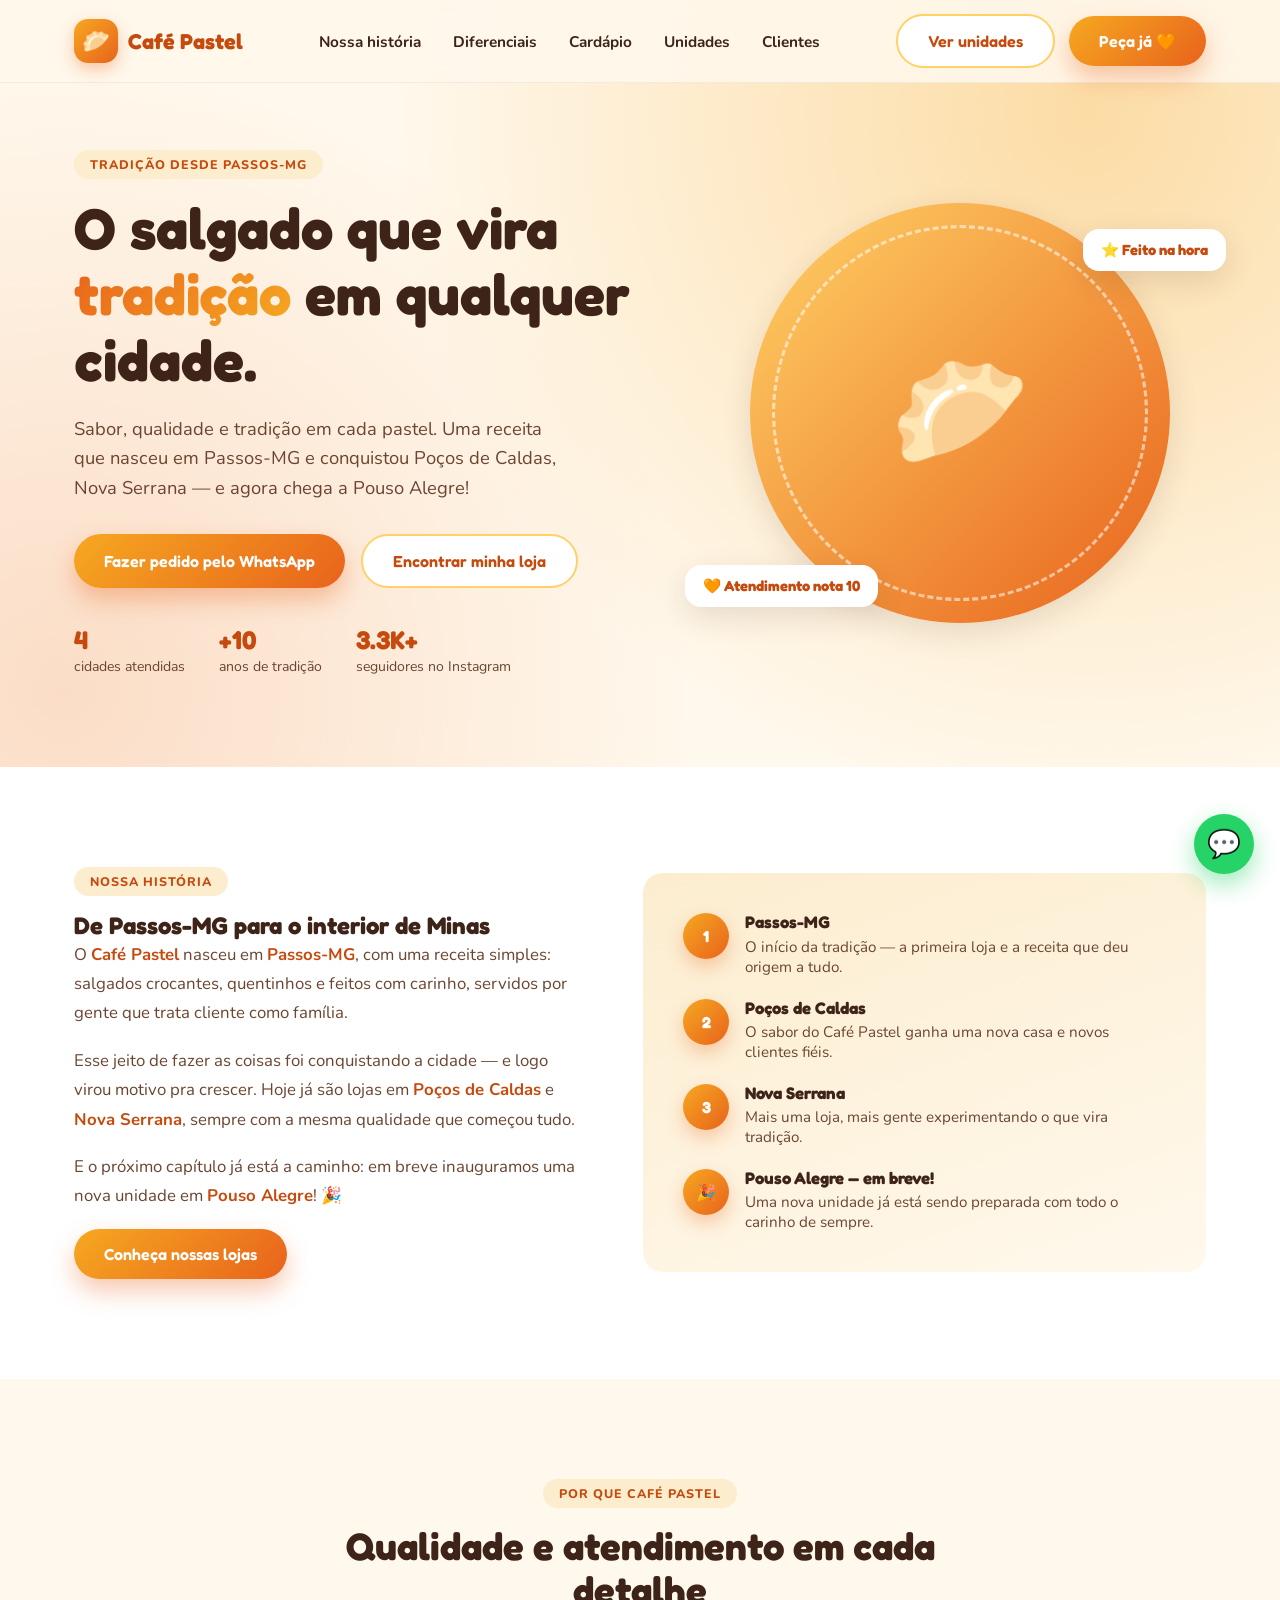
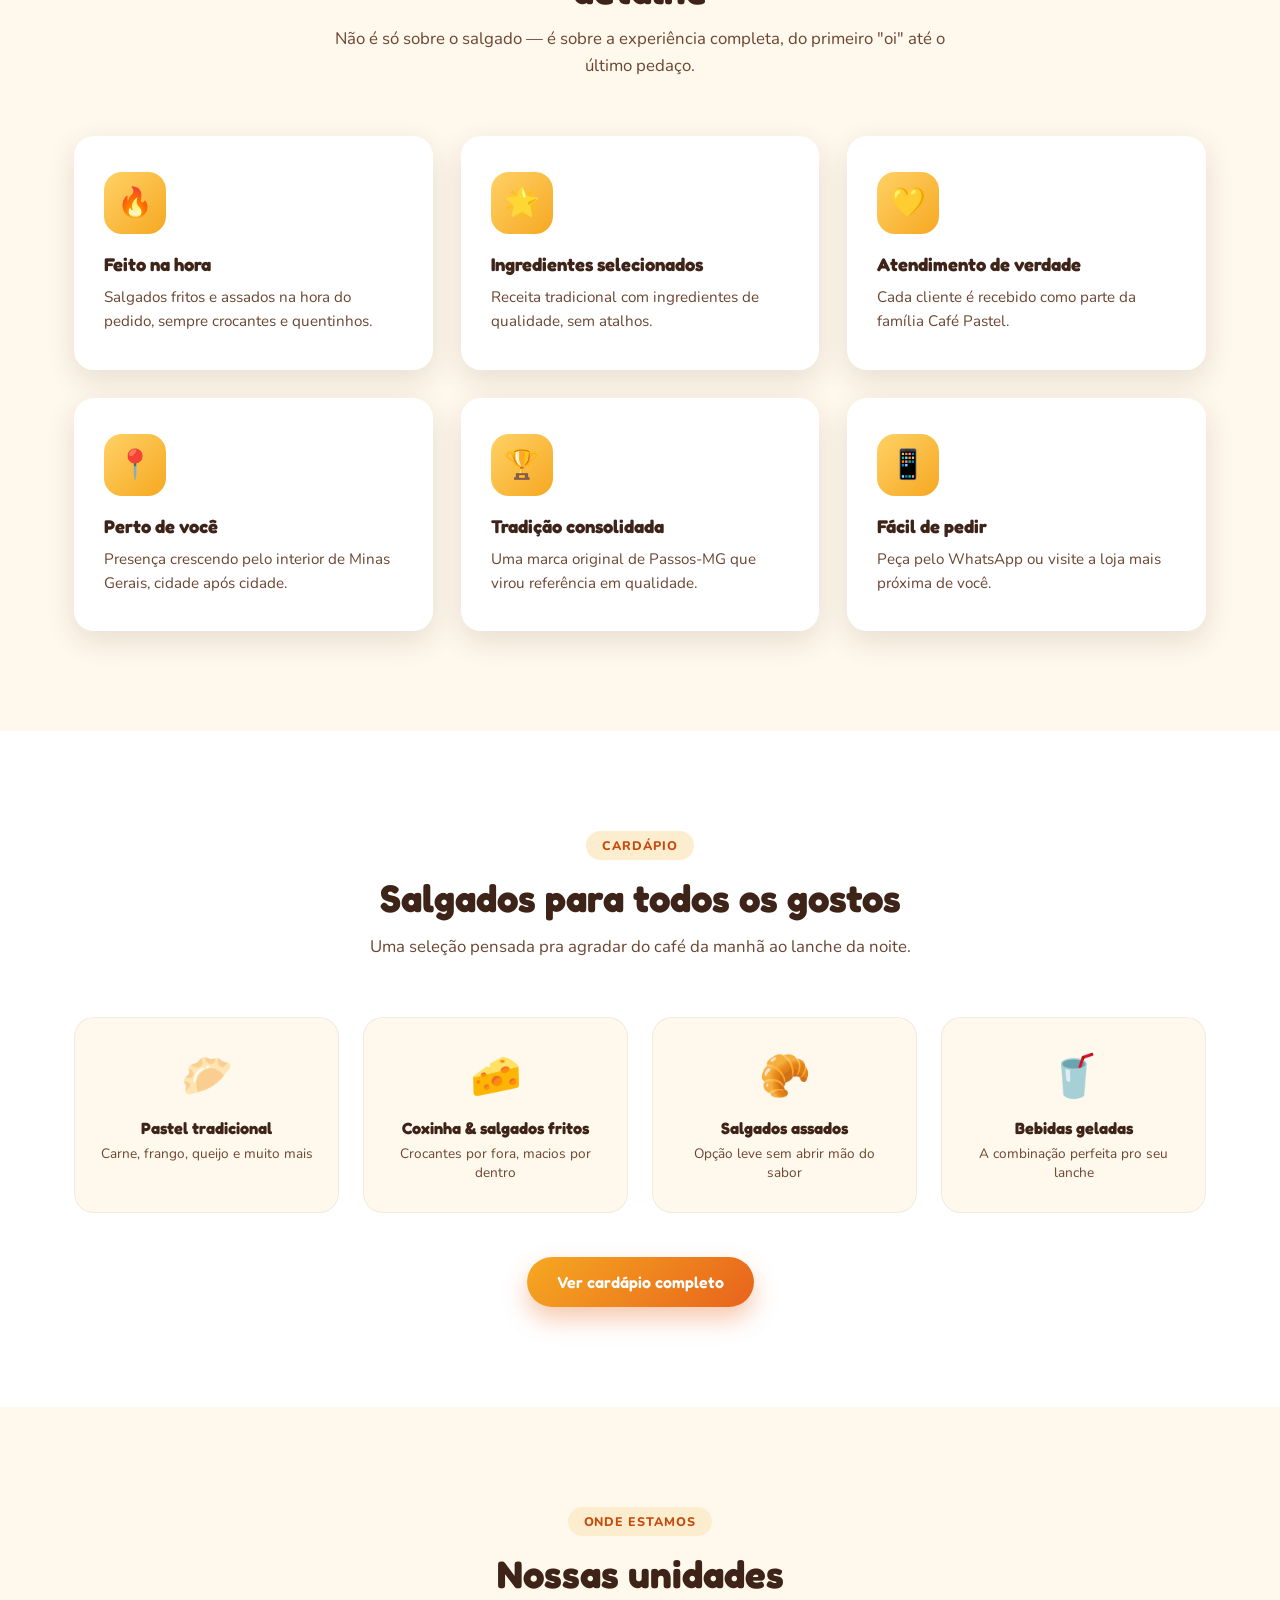
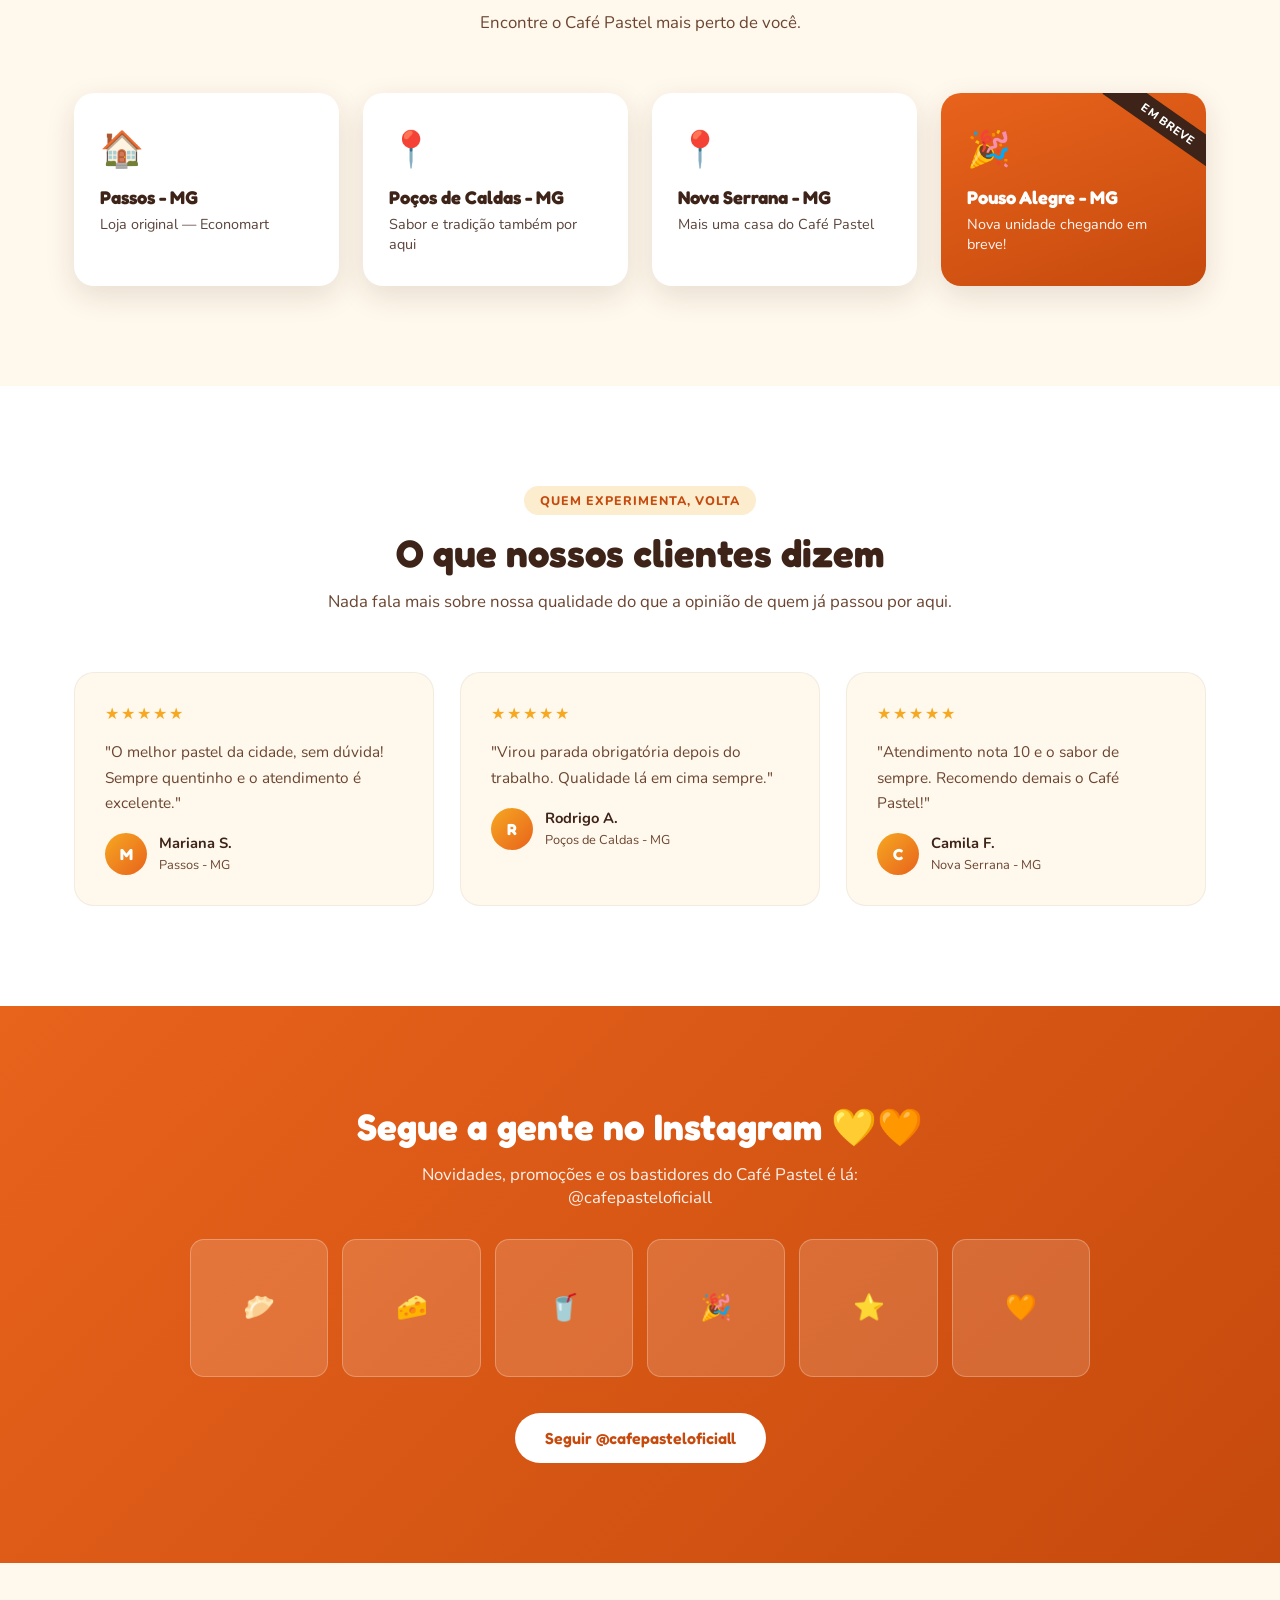
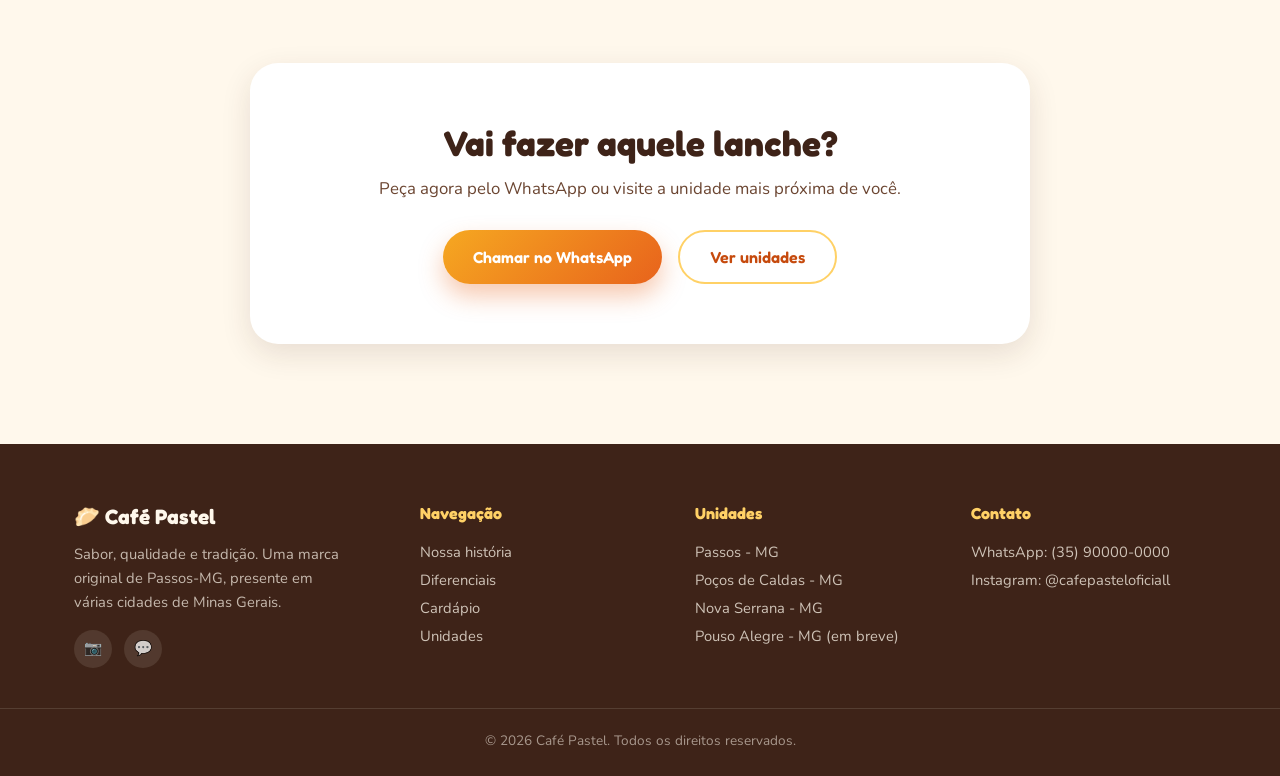
==== index.html @ 129549ba "Initial version of Café Pastel landing page Sections: hero, história, diferenciais, cardápio, unidad" ====
<!DOCTYPE html>
<html lang="pt-BR">
<head>
<meta charset="UTF-8">
<meta name="viewport" content="width=device-width, initial-scale=1.0">
<title>Café Pastel | Sabor, qualidade e tradição desde Passos-MG</title>
<meta name="description" content="Café Pastel: tradição em salgados e lanches de Passos-MG, com lojas em Poços de Caldas, Nova Serrana e, em breve, Pouso Alegre. Sabor, qualidade e tradição em cada pastel.">
<link rel="icon" href="data:image/svg+xml,<svg xmlns=%22http://www.w3.org/2000/svg%22 viewBox=%220 0 100 100%22><text y=%22.9em%22 font-size=%2290%22>🥟</text></svg>">
<link rel="preconnect" href="https://fonts.googleapis.com">
<link href="https://fonts.googleapis.com/css2?family=Fredoka:wght@500;600;700&family=Nunito:wght@400;600;700;800&display=swap" rel="stylesheet">
<link rel="stylesheet" href="styles.css">
</head>
<body>

<!-- Header -->
<header class="header" id="header">
  <div class="container">
    <a href="#topo" class="logo">
      <span class="logo-mark">🥟</span>
      Café Pastel
    </a>

    <nav class="nav-links" id="navLinks">
      <a href="#sobre">Nossa história</a>
      <a href="#diferenciais">Diferenciais</a>
      <a href="#cardapio">Cardápio</a>
      <a href="#unidades">Unidades</a>
      <a href="#depoimentos">Clientes</a>
    </nav>

    <div class="header-cta">
      <a href="#unidades" class="btn btn-outline">Ver unidades</a>
      <a href="https://wa.me/5535900000000?text=Ol%C3%A1!%20Quero%20saber%20mais%20sobre%20o%20Caf%C3%A9%20Pastel." target="_blank" rel="noopener" class="btn btn-primary">Peça já 🧡</a>
      <button class="menu-toggle" id="menuToggle" aria-label="Abrir menu">☰</button>
    </div>
  </div>
</header>

<main id="topo">

  <!-- Hero -->
  <section class="hero">
    <div class="container">
      <div class="hero-content reveal">
        <span class="eyebrow">Tradição desde Passos-MG</span>
        <h1 class="hero-title">O salgado que vira <span>tradição</span> em qualquer cidade.</h1>
        <p class="hero-sub">Sabor, qualidade e tradição em cada pastel. Uma receita que nasceu em Passos-MG e conquistou Poços de Caldas, Nova Serrana — e agora chega a Pouso Alegre!</p>
        <div class="hero-actions">
          <a href="https://wa.me/5535900000000?text=Ol%C3%A1!%20Quero%20fazer%20um%20pedido." target="_blank" rel="noopener" class="btn btn-primary">Fazer pedido pelo WhatsApp</a>
          <a href="#unidades" class="btn btn-outline">Encontrar minha loja</a>
        </div>
        <div class="hero-stats">
          <div><strong>4</strong><span>cidades atendidas</span></div>
          <div><strong>+10</strong><span>anos de tradição</span></div>
          <div><strong>3.3K+</strong><span>seguidores no Instagram</span></div>
        </div>
      </div>

      <div class="hero-visual reveal">
        <div class="hero-plate">🥟</div>
        <div class="badge-float badge-1">⭐ Feito na hora</div>
        <div class="badge-float badge-2">🧡 Atendimento nota 10</div>
      </div>
    </div>
  </section>

  <!-- Sobre / História -->
  <section class="sobre" id="sobre">
    <div class="container">
      <div class="sobre-texto reveal">
        <span class="eyebrow">Nossa história</span>
        <h2>De Passos-MG para o interior de Minas</h2>
        <p>O <strong>Café Pastel</strong> nasceu em <strong>Passos-MG</strong>, com uma receita simples: salgados crocantes, quentinhos e feitos com carinho, servidos por gente que trata cliente como família.</p>
        <p>Esse jeito de fazer as coisas foi conquistando a cidade — e logo virou motivo pra crescer. Hoje já são lojas em <strong>Poços de Caldas</strong> e <strong>Nova Serrana</strong>, sempre com a mesma qualidade que começou tudo.</p>
        <p>E o próximo capítulo já está a caminho: em breve inauguramos uma nova unidade em <strong>Pouso Alegre</strong>! 🎉</p>
        <a href="#unidades" class="btn btn-primary">Conheça nossas lojas</a>
      </div>

      <div class="sobre-visual reveal">
        <div class="timeline">
          <div class="timeline-item">
            <div class="timeline-dot">1</div>
            <div>
              <h4>Passos-MG</h4>
              <p>O início da tradição — a primeira loja e a receita que deu origem a tudo.</p>
            </div>
          </div>
          <div class="timeline-item">
            <div class="timeline-dot">2</div>
            <div>
              <h4>Poços de Caldas</h4>
              <p>O sabor do Café Pastel ganha uma nova casa e novos clientes fiéis.</p>
            </div>
          </div>
          <div class="timeline-item">
            <div class="timeline-dot">3</div>
            <div>
              <h4>Nova Serrana</h4>
              <p>Mais uma loja, mais gente experimentando o que vira tradição.</p>
            </div>
          </div>
          <div class="timeline-item">
            <div class="timeline-dot">🎉</div>
            <div>
              <h4>Pouso Alegre — em breve!</h4>
              <p>Uma nova unidade já está sendo preparada com todo o carinho de sempre.</p>
            </div>
          </div>
        </div>
      </div>
    </div>
  </section>

  <!-- Diferenciais -->
  <section class="diferenciais" id="diferenciais">
    <div class="container">
      <div class="section-head reveal">
        <span class="eyebrow">Por que Café Pastel</span>
        <h2>Qualidade e atendimento em cada detalhe</h2>
        <p>Não é só sobre o salgado — é sobre a experiência completa, do primeiro "oi" até o último pedaço.</p>
      </div>

      <div class="cards-grid">
        <div class="card reveal">
          <div class="card-icon">🔥</div>
          <h3>Feito na hora</h3>
          <p>Salgados fritos e assados na hora do pedido, sempre crocantes e quentinhos.</p>
        </div>
        <div class="card reveal">
          <div class="card-icon">🌟</div>
          <h3>Ingredientes selecionados</h3>
          <p>Receita tradicional com ingredientes de qualidade, sem atalhos.</p>
        </div>
        <div class="card reveal">
          <div class="card-icon">💛</div>
          <h3>Atendimento de verdade</h3>
          <p>Cada cliente é recebido como parte da família Café Pastel.</p>
        </div>
        <div class="card reveal">
          <div class="card-icon">📍</div>
          <h3>Perto de você</h3>
          <p>Presença crescendo pelo interior de Minas Gerais, cidade após cidade.</p>
        </div>
        <div class="card reveal">
          <div class="card-icon">🏆</div>
          <h3>Tradição consolidada</h3>
          <p>Uma marca original de Passos-MG que virou referência em qualidade.</p>
        </div>
        <div class="card reveal">
          <div class="card-icon">📱</div>
          <h3>Fácil de pedir</h3>
          <p>Peça pelo WhatsApp ou visite a loja mais próxima de você.</p>
        </div>
      </div>
    </div>
  </section>

  <!-- Cardápio destaque -->
  <section class="cardapio" id="cardapio">
    <div class="container">
      <div class="section-head reveal">
        <span class="eyebrow">Cardápio</span>
        <h2>Salgados para todos os gostos</h2>
        <p>Uma seleção pensada pra agradar do café da manhã ao lanche da noite.</p>
      </div>

      <div class="menu-grid">
        <div class="menu-item reveal">
          <div class="menu-emoji">🥟</div>
          <h4>Pastel tradicional</h4>
          <p>Carne, frango, queijo e muito mais</p>
        </div>
        <div class="menu-item reveal">
          <div class="menu-emoji">🧀</div>
          <h4>Coxinha & salgados fritos</h4>
          <p>Crocantes por fora, macios por dentro</p>
        </div>
        <div class="menu-item reveal">
          <div class="menu-emoji">🥐</div>
          <h4>Salgados assados</h4>
          <p>Opção leve sem abrir mão do sabor</p>
        </div>
        <div class="menu-item reveal">
          <div class="menu-emoji">🥤</div>
          <h4>Bebidas geladas</h4>
          <p>A combinação perfeita pro seu lanche</p>
        </div>
      </div>

      <div class="cardapio-cta reveal">
        <a href="https://wa.me/5535900000000?text=Ol%C3%A1!%20Quero%20ver%20o%20card%C3%A1pio%20completo." target="_blank" rel="noopener" class="btn btn-primary">Ver cardápio completo</a>
      </div>
    </div>
  </section>

  <!-- Unidades -->
  <section class="unidades" id="unidades">
    <div class="container">
      <div class="section-head reveal">
        <span class="eyebrow">Onde estamos</span>
        <h2>Nossas unidades</h2>
        <p>Encontre o Café Pastel mais perto de você.</p>
      </div>

      <div class="unidades-grid">
        <div class="loja-card reveal">
          <div class="loja-icon">🏠</div>
          <h3>Passos - MG</h3>
          <p>Loja original — Economart</p>
        </div>
        <div class="loja-card reveal">
          <div class="loja-icon">📍</div>
          <h3>Poços de Caldas - MG</h3>
          <p>Sabor e tradição também por aqui</p>
        </div>
        <div class="loja-card reveal">
          <div class="loja-icon">📍</div>
          <h3>Nova Serrana - MG</h3>
          <p>Mais uma casa do Café Pastel</p>
        </div>
        <div class="loja-card em-breve reveal">
          <div class="loja-tag">Em breve</div>
          <div class="loja-icon">🎉</div>
          <h3>Pouso Alegre - MG</h3>
          <p>Nova unidade chegando em breve!</p>
        </div>
      </div>
    </div>
  </section>

  <!-- Depoimentos -->
  <section class="depoimentos" id="depoimentos">
    <div class="container">
      <div class="section-head reveal">
        <span class="eyebrow">Quem experimenta, volta</span>
        <h2>O que nossos clientes dizem</h2>
        <p>Nada fala mais sobre nossa qualidade do que a opinião de quem já passou por aqui.</p>
      </div>

      <div class="dep-grid">
        <div class="dep-card reveal">
          <div class="dep-stars">★★★★★</div>
          <p>"O melhor pastel da cidade, sem dúvida! Sempre quentinho e o atendimento é excelente."</p>
          <div class="dep-autor">
            <div class="dep-avatar">M</div>
            <div><strong>Mariana S.</strong><span>Passos - MG</span></div>
          </div>
        </div>
        <div class="dep-card reveal">
          <div class="dep-stars">★★★★★</div>
          <p>"Virou parada obrigatória depois do trabalho. Qualidade lá em cima sempre."</p>
          <div class="dep-autor">
            <div class="dep-avatar">R</div>
            <div><strong>Rodrigo A.</strong><span>Poços de Caldas - MG</span></div>
          </div>
        </div>
        <div class="dep-card reveal">
          <div class="dep-stars">★★★★★</div>
          <p>"Atendimento nota 10 e o sabor de sempre. Recomendo demais o Café Pastel!"</p>
          <div class="dep-autor">
            <div class="dep-avatar">C</div>
            <div><strong>Camila F.</strong><span>Nova Serrana - MG</span></div>
          </div>
        </div>
      </div>
    </div>
  </section>

  <!-- Instagram -->
  <section class="instagram-cta">
    <div class="container reveal">
      <h2>Segue a gente no Instagram 💛🧡</h2>
      <p>Novidades, promoções e os bastidores do Café Pastel é lá: @cafepasteloficiall</p>
      <div class="insta-grid">
        <div class="insta-tile">🥟</div>
        <div class="insta-tile">🧀</div>
        <div class="insta-tile">🥤</div>
        <div class="insta-tile">🎉</div>
        <div class="insta-tile">⭐</div>
        <div class="insta-tile">🧡</div>
      </div>
      <a href="https://www.instagram.com/cafepasteloficiall/" target="_blank" rel="noopener" class="btn btn-light">Seguir @cafepasteloficiall</a>
    </div>
  </section>

  <!-- CTA final -->
  <section class="cta-final">
    <div class="container">
      <div class="cta-box reveal">
        <h2>Vai fazer aquele lanche?</h2>
        <p>Peça agora pelo WhatsApp ou visite a unidade mais próxima de você.</p>
        <div class="cta-actions">
          <a href="https://wa.me/5535900000000?text=Ol%C3%A1!%20Quero%20fazer%20um%20pedido." target="_blank" rel="noopener" class="btn btn-primary">Chamar no WhatsApp</a>
          <a href="#unidades" class="btn btn-outline">Ver unidades</a>
        </div>
      </div>
    </div>
  </section>

</main>

<!-- Footer -->
<footer class="footer">
  <div class="container">
    <div class="footer-col">
      <div class="footer-logo">🥟 Café Pastel</div>
      <p class="tagline">Sabor, qualidade e tradição. Uma marca original de Passos-MG, presente em várias cidades de Minas Gerais.</p>
      <div class="footer-social">
        <a href="https://www.instagram.com/cafepasteloficiall/" target="_blank" rel="noopener" aria-label="Instagram">📷</a>
        <a href="https://wa.me/5535900000000" target="_blank" rel="noopener" aria-label="WhatsApp">💬</a>
      </div>
    </div>
    <div class="footer-col">
      <h4>Navegação</h4>
      <a href="#sobre">Nossa história</a><br>
      <a href="#diferenciais">Diferenciais</a><br>
      <a href="#cardapio">Cardápio</a><br>
      <a href="#unidades">Unidades</a>
    </div>
    <div class="footer-col">
      <h4>Unidades</h4>
      <a href="#unidades">Passos - MG</a><br>
      <a href="#unidades">Poços de Caldas - MG</a><br>
      <a href="#unidades">Nova Serrana - MG</a><br>
      <a href="#unidades">Pouso Alegre - MG (em breve)</a>
    </div>
    <div class="footer-col">
      <h4>Contato</h4>
      <p>WhatsApp: (35) 90000-0000</p>
      <p>Instagram: @cafepasteloficiall</p>
    </div>
  </div>
  <div class="footer-bottom">
    <p>&copy; 2026 Café Pastel. Todos os direitos reservados.</p>
  </div>
</footer>

<a href="https://wa.me/5535900000000?text=Ol%C3%A1!%20Quero%20fazer%20um%20pedido." target="_blank" rel="noopener" class="whatsapp-float" aria-label="Fale conosco pelo WhatsApp">💬</a>

<script src="script.js"></script>
</body>
</html>
---- styles.css ----
/* ===== Café Pastel — Landing Page Styles ===== */

:root {
  --amarelo: #F6A821;
  --amarelo-claro: #FFD166;
  --laranja: #E8631C;
  --laranja-escuro: #C64A0D;
  --marrom: #3E2318;
  --marrom-claro: #6B4531;
  --creme: #FFF8EC;
  --creme-escuro: #FCEDCF;
  --branco: #FFFFFF;
  --sombra: 0 10px 30px rgba(62, 35, 24, 0.12);
  --radius: 20px;
  --fonte-titulo: 'Fredoka', 'Baloo 2', sans-serif;
  --fonte-texto: 'Nunito', sans-serif;
}

* { margin: 0; padding: 0; box-sizing: border-box; }

html { scroll-behavior: smooth; }

body {
  font-family: var(--fonte-texto);
  color: var(--marrom);
  background: var(--creme);
  overflow-x: hidden;
}

img { max-width: 100%; display: block; }

a { text-decoration: none; color: inherit; }

ul { list-style: none; }

.container {
  width: 100%;
  max-width: 1180px;
  margin: 0 auto;
  padding: 0 24px;
}

h1, h2, h3, h4 {
  font-family: var(--fonte-titulo);
  line-height: 1.15;
}

.eyebrow {
  display: inline-block;
  font-weight: 800;
  letter-spacing: .08em;
  text-transform: uppercase;
  font-size: .78rem;
  color: var(--laranja-escuro);
  background: var(--creme-escuro);
  padding: 6px 16px;
  border-radius: 999px;
  margin-bottom: 16px;
}

.btn {
  display: inline-flex;
  align-items: center;
  gap: 8px;
  font-family: var(--fonte-titulo);
  font-weight: 600;
  font-size: 1rem;
  padding: 15px 30px;
  border-radius: 999px;
  border: none;
  cursor: pointer;
  transition: transform .2s ease, box-shadow .2s ease, background .2s ease;
  white-space: nowrap;
}

.btn-primary {
  background: linear-gradient(135deg, var(--amarelo), var(--laranja));
  color: var(--branco);
  box-shadow: 0 12px 24px rgba(232, 99, 28, .35);
}

.btn-primary:hover { transform: translateY(-3px); box-shadow: 0 16px 30px rgba(232, 99, 28, .45); }

.btn-outline {
  background: var(--branco);
  color: var(--laranja-escuro);
  border: 2px solid var(--amarelo-claro);
}

.btn-outline:hover { background: var(--creme-escuro); transform: translateY(-3px); }

.btn-light {
  background: var(--branco);
  color: var(--laranja-escuro);
}
.btn-light:hover { transform: translateY(-3px); }

/* ===== Header ===== */
.header {
  position: fixed;
  top: 0; left: 0; right: 0;
  z-index: 100;
  background: rgba(255, 248, 236, 0.9);
  backdrop-filter: blur(10px);
  border-bottom: 1px solid rgba(62, 35, 24, .06);
  transition: box-shadow .2s ease;
}

.header.scrolled { box-shadow: 0 4px 20px rgba(62,35,24,.08); }

.header .container {
  display: flex;
  align-items: center;
  justify-content: space-between;
  padding-top: 14px;
  padding-bottom: 14px;
}

.logo {
  display: flex;
  align-items: center;
  gap: 10px;
  font-family: var(--fonte-titulo);
  font-weight: 700;
  font-size: 1.35rem;
  color: var(--laranja-escuro);
}

.logo-mark {
  width: 44px;
  height: 44px;
  border-radius: 14px;
  background: linear-gradient(135deg, var(--amarelo), var(--laranja));
  display: flex;
  align-items: center;
  justify-content: center;
  font-size: 1.4rem;
  box-shadow: 0 6px 16px rgba(232,99,28,.35);
}

.nav-links {
  display: flex;
  align-items: center;
  gap: 32px;
  font-weight: 700;
  font-size: .96rem;
}

.nav-links a { position: relative; padding: 4px 0; }
.nav-links a::after {
  content: "";
  position: absolute;
  left: 0; bottom: -2px;
  width: 0; height: 2px;
  background: var(--laranja);
  transition: width .2s ease;
}
.nav-links a:hover::after { width: 100%; }

.header-cta { display: flex; align-items: center; gap: 14px; }

.menu-toggle {
  display: none;
  background: none;
  border: none;
  font-size: 1.6rem;
  color: var(--laranja-escuro);
  cursor: pointer;
}

/* ===== Hero ===== */
.hero {
  position: relative;
  padding: 150px 0 90px;
  background: radial-gradient(circle at 85% 15%, rgba(246,168,33,.35), transparent 55%),
              radial-gradient(circle at 5% 90%, rgba(232,99,28,.18), transparent 45%),
              var(--creme);
  overflow: hidden;
}

.hero .container {
  display: grid;
  grid-template-columns: 1.1fr .9fr;
  align-items: center;
  gap: 40px;
}

.hero-title {
  font-size: clamp(2.4rem, 4.5vw, 3.6rem);
  font-weight: 700;
  color: var(--marrom);
  margin-bottom: 20px;
}

.hero-title span {
  background: linear-gradient(135deg, var(--laranja), var(--amarelo));
  -webkit-background-clip: text;
  background-clip: text;
  color: transparent;
}

.hero-sub {
  font-size: 1.15rem;
  color: var(--marrom-claro);
  max-width: 500px;
  margin-bottom: 32px;
  line-height: 1.6;
}

.hero-actions { display: flex; gap: 16px; flex-wrap: wrap; margin-bottom: 36px; }

.hero-stats {
  display: flex;
  gap: 34px;
  flex-wrap: wrap;
}

.hero-stats div strong {
  display: block;
  font-family: var(--fonte-titulo);
  font-size: 1.6rem;
  color: var(--laranja-escuro);
}

.hero-stats div span { font-size: .88rem; color: var(--marrom-claro); }

.hero-visual {
  position: relative;
  display: flex;
  align-items: center;
  justify-content: center;
}

.hero-plate {
  width: 100%;
  aspect-ratio: 1/1;
  max-width: 420px;
  border-radius: 50%;
  background: linear-gradient(135deg, var(--amarelo-claro), var(--laranja));
  display: flex;
  align-items: center;
  justify-content: center;
  font-size: 7rem;
  box-shadow: var(--sombra);
  position: relative;
  animation: float 5s ease-in-out infinite;
}

.hero-plate::before {
  content: "";
  position: absolute;
  inset: 22px;
  border-radius: 50%;
  border: 3px dashed rgba(255,255,255,.55);
}

.badge-float {
  position: absolute;
  background: var(--branco);
  border-radius: 16px;
  padding: 12px 18px;
  box-shadow: var(--sombra);
  font-weight: 800;
  font-family: var(--fonte-titulo);
  font-size: .92rem;
  color: var(--laranja-escuro);
  display: flex;
  align-items: center;
  gap: 8px;
}

.badge-1 { top: 6%; right: -4%; animation: float 4s ease-in-out infinite; }
.badge-2 { bottom: 4%; left: -6%; animation: float 4.5s ease-in-out infinite reverse; }

@keyframes float {
  0%, 100% { transform: translateY(0); }
  50% { transform: translateY(-14px); }
}

/* ===== Section generic ===== */
section { padding: 100px 0; }

.section-head {
  text-align: center;
  max-width: 640px;
  margin: 0 auto 56px;
}

.section-head h2 { font-size: clamp(1.8rem, 3vw, 2.5rem); margin-bottom: 14px; }
.section-head p { color: var(--marrom-claro); font-size: 1.05rem; line-height: 1.6; }

/* ===== Sobre / História ===== */
.sobre { background: var(--branco); }

.sobre .container {
  display: grid;
  grid-template-columns: .95fr 1.05fr;
  gap: 60px;
  align-items: center;
}

.sobre-visual {
  background: linear-gradient(160deg, var(--creme-escuro), var(--creme));
  border-radius: var(--radius);
  padding: 40px;
  position: relative;
}

.timeline { display: flex; flex-direction: column; gap: 22px; }

.timeline-item { display: flex; gap: 16px; align-items: flex-start; }

.timeline-dot {
  min-width: 46px;
  height: 46px;
  border-radius: 50%;
  background: linear-gradient(135deg, var(--amarelo), var(--laranja));
  color: var(--branco);
  display: flex;
  align-items: center;
  justify-content: center;
  font-family: var(--fonte-titulo);
  font-weight: 700;
  box-shadow: 0 8px 18px rgba(232,99,28,.3);
}

.timeline-item h4 { font-size: 1.05rem; margin-bottom: 4px; }
.timeline-item p { color: var(--marrom-claro); font-size: .95rem; }

.sobre-texto p { color: var(--marrom-claro); font-size: 1.05rem; line-height: 1.75; margin-bottom: 18px; }

.sobre-texto strong { color: var(--laranja-escuro); }

/* ===== Diferenciais ===== */
.diferenciais { background: var(--creme); }

.cards-grid {
  display: grid;
  grid-template-columns: repeat(3, 1fr);
  gap: 28px;
}

.card {
  background: var(--branco);
  border-radius: var(--radius);
  padding: 36px 30px;
  box-shadow: var(--sombra);
  transition: transform .25s ease, box-shadow .25s ease;
}

.card:hover { transform: translateY(-8px); box-shadow: 0 20px 40px rgba(62,35,24,.14); }

.card-icon {
  width: 62px;
  height: 62px;
  border-radius: 18px;
  background: linear-gradient(135deg, var(--amarelo-claro), var(--amarelo));
  display: flex;
  align-items: center;
  justify-content: center;
  font-size: 1.8rem;
  margin-bottom: 20px;
}

.card h3 { font-size: 1.15rem; margin-bottom: 10px; }
.card p { color: var(--marrom-claro); font-size: .95rem; line-height: 1.6; }

/* ===== Cardápio destaque ===== */
.cardapio { background: var(--branco); }

.menu-grid {
  display: grid;
  grid-template-columns: repeat(4, 1fr);
  gap: 24px;
}

.menu-item {
  border-radius: var(--radius);
  padding: 30px 24px;
  text-align: center;
  background: var(--creme);
  border: 1px solid rgba(62,35,24,.06);
  transition: transform .25s ease, background .25s ease;
}

.menu-item:hover { transform: translateY(-6px); background: var(--creme-escuro); }

.menu-emoji { font-size: 2.6rem; margin-bottom: 14px; }
.menu-item h4 { font-size: 1.02rem; margin-bottom: 6px; }
.menu-item p { font-size: .85rem; color: var(--marrom-claro); }

.cardapio-cta { text-align: center; margin-top: 44px; }

/* ===== Unidades ===== */
.unidades { background: var(--creme); }

.unidades-grid {
  display: grid;
  grid-template-columns: repeat(4, 1fr);
  gap: 24px;
}

.loja-card {
  background: var(--branco);
  border-radius: var(--radius);
  padding: 32px 26px;
  box-shadow: var(--sombra);
  position: relative;
  overflow: hidden;
}

.loja-card.em-breve {
  background: linear-gradient(160deg, var(--laranja), var(--laranja-escuro));
  color: var(--branco);
}

.loja-tag {
  position: absolute;
  top: 18px;
  right: -34px;
  background: var(--marrom);
  color: var(--branco);
  font-size: .72rem;
  font-weight: 800;
  letter-spacing: .05em;
  text-transform: uppercase;
  padding: 5px 40px;
  transform: rotate(35deg);
}

.loja-icon { font-size: 2.2rem; margin-bottom: 14px; }
.loja-card h3 { font-size: 1.15rem; margin-bottom: 6px; }
.loja-card p { font-size: .9rem; opacity: .85; }
.loja-card.em-breve p { opacity: .95; }

/* ===== Depoimentos ===== */
.depoimentos { background: var(--branco); }

.dep-grid {
  display: grid;
  grid-template-columns: repeat(3, 1fr);
  gap: 26px;
}

.dep-card {
  background: var(--creme);
  border-radius: var(--radius);
  padding: 30px;
  border: 1px solid rgba(62,35,24,.06);
}

.dep-stars { color: var(--amarelo); font-size: 1rem; margin-bottom: 14px; letter-spacing: 2px; }
.dep-card p { font-size: .96rem; color: var(--marrom-claro); line-height: 1.65; margin-bottom: 18px; }

.dep-autor { display: flex; align-items: center; gap: 12px; }
.dep-avatar {
  width: 42px; height: 42px;
  border-radius: 50%;
  background: linear-gradient(135deg, var(--amarelo), var(--laranja));
  display: flex; align-items: center; justify-content: center;
  color: var(--branco); font-weight: 700; font-family: var(--fonte-titulo);
}
.dep-autor strong { display: block; font-size: .92rem; }
.dep-autor span { font-size: .8rem; color: var(--marrom-claro); }

/* ===== Instagram ===== */
.instagram-cta {
  background: linear-gradient(135deg, var(--laranja), var(--laranja-escuro));
  color: var(--branco);
  text-align: center;
}

.instagram-cta h2 { font-size: clamp(1.7rem, 3vw, 2.3rem); margin-bottom: 14px; }
.instagram-cta p { max-width: 560px; margin: 0 auto 30px; opacity: .92; font-size: 1.05rem; }

.insta-grid {
  display: grid;
  grid-template-columns: repeat(6, 1fr);
  gap: 14px;
  max-width: 900px;
  margin: 0 auto 36px;
}

.insta-tile {
  aspect-ratio: 1/1;
  border-radius: 14px;
  background: rgba(255,255,255,.15);
  display: flex;
  align-items: center;
  justify-content: center;
  font-size: 1.6rem;
  border: 1px solid rgba(255,255,255,.25);
}

/* ===== CTA final ===== */
.cta-final { background: var(--creme); text-align: center; }

.cta-box {
  background: var(--branco);
  border-radius: 28px;
  padding: 60px 40px;
  box-shadow: var(--sombra);
  max-width: 780px;
  margin: 0 auto;
}

.cta-box h2 { font-size: clamp(1.6rem, 3vw, 2.2rem); margin-bottom: 14px; }
.cta-box p { color: var(--marrom-claro); margin-bottom: 30px; font-size: 1.05rem; }
.cta-actions { display: flex; gap: 16px; justify-content: center; flex-wrap: wrap; }

/* ===== Footer ===== */
.footer { background: var(--marrom); color: var(--creme); padding: 60px 0 26px; }

.footer .container {
  display: grid;
  grid-template-columns: 1.3fr 1fr 1fr 1fr;
  gap: 40px;
  margin-bottom: 40px;
}

.footer-logo { display: flex; align-items: center; gap: 10px; font-family: var(--fonte-titulo); font-size: 1.3rem; font-weight: 700; margin-bottom: 14px; }
.footer-col h4 { font-family: var(--fonte-titulo); font-size: 1rem; margin-bottom: 16px; color: var(--amarelo-claro); }
.footer-col p, .footer-col a { color: rgba(255,248,236,.75); font-size: .92rem; line-height: 1.9; }
.footer-col a:hover { color: var(--amarelo-claro); }
.footer p.tagline { color: rgba(255,248,236,.7); font-size: .92rem; line-height: 1.6; max-width: 280px; }

.footer-social { display: flex; gap: 12px; margin-top: 16px; }
.footer-social a {
  width: 38px; height: 38px;
  border-radius: 50%;
  background: rgba(255,248,236,.1);
  display: flex; align-items: center; justify-content: center;
  transition: background .2s ease;
}
.footer-social a:hover { background: var(--laranja); }

.footer-bottom {
  border-top: 1px solid rgba(255,248,236,.12);
  padding-top: 22px;
  text-align: center;
  font-size: .85rem;
  color: rgba(255,248,236,.55);
}

/* ===== WhatsApp float button ===== */
.whatsapp-float {
  position: fixed;
  bottom: 26px;
  right: 26px;
  width: 60px;
  height: 60px;
  border-radius: 50%;
  background: #25D366;
  color: var(--branco);
  display: flex;
  align-items: center;
  justify-content: center;
  font-size: 1.7rem;
  box-shadow: 0 10px 24px rgba(37,211,102,.45);
  z-index: 90;
  transition: transform .2s ease;
}
.whatsapp-float:hover { transform: scale(1.08); }

/* ===== Responsive ===== */
@media (max-width: 980px) {
  .hero .container { grid-template-columns: 1fr; }
  .hero-visual { order: -1; max-width: 320px; margin: 0 auto; }
  .sobre .container { grid-template-columns: 1fr; }
  .cards-grid { grid-template-columns: repeat(2, 1fr); }
  .menu-grid { grid-template-columns: repeat(2, 1fr); }
  .unidades-grid { grid-template-columns: repeat(2, 1fr); }
  .dep-grid { grid-template-columns: 1fr; }
  .footer .container { grid-template-columns: 1fr 1fr; }
  .insta-grid { grid-template-columns: repeat(3, 1fr); }
}

@media (max-width: 720px) {
  .nav-links, .header-cta .btn-outline { display: none; }
  .menu-toggle { display: block; }
  .hero { padding: 130px 0 70px; }
  .cards-grid, .menu-grid, .unidades-grid { grid-template-columns: 1fr; }
  section { padding: 70px 0; }
  .footer .container { grid-template-columns: 1fr; }
  .cta-box { padding: 40px 24px; }
}

/* Mobile nav drawer */
.nav-links.open {
  display: flex;
  position: absolute;
  top: 100%;
  left: 0; right: 0;
  background: var(--branco);
  flex-direction: column;
  padding: 24px;
  gap: 18px;
  box-shadow: var(--sombra);
}

.reveal {
  opacity: 0;
  transform: translateY(24px);
  transition: opacity .6s ease, transform .6s ease;
}
.reveal.in-view { opacity: 1; transform: translateY(0); }
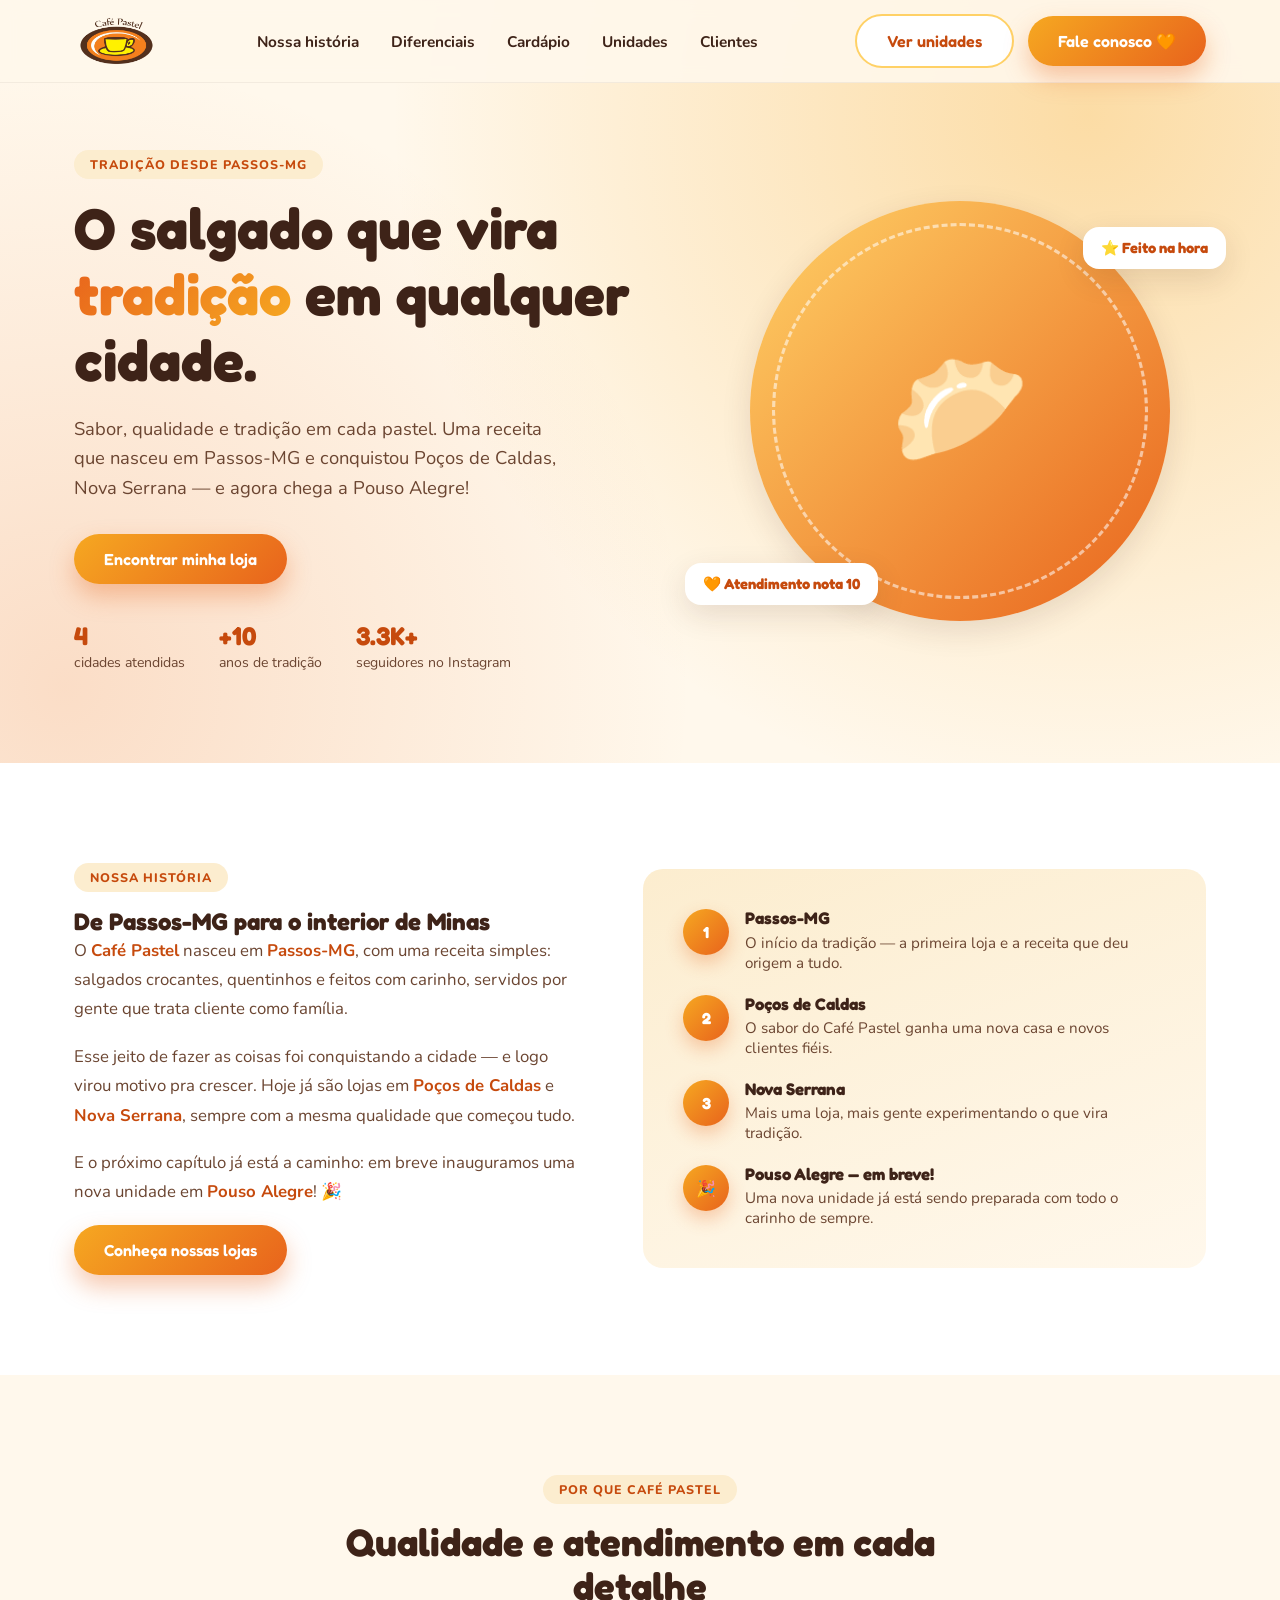
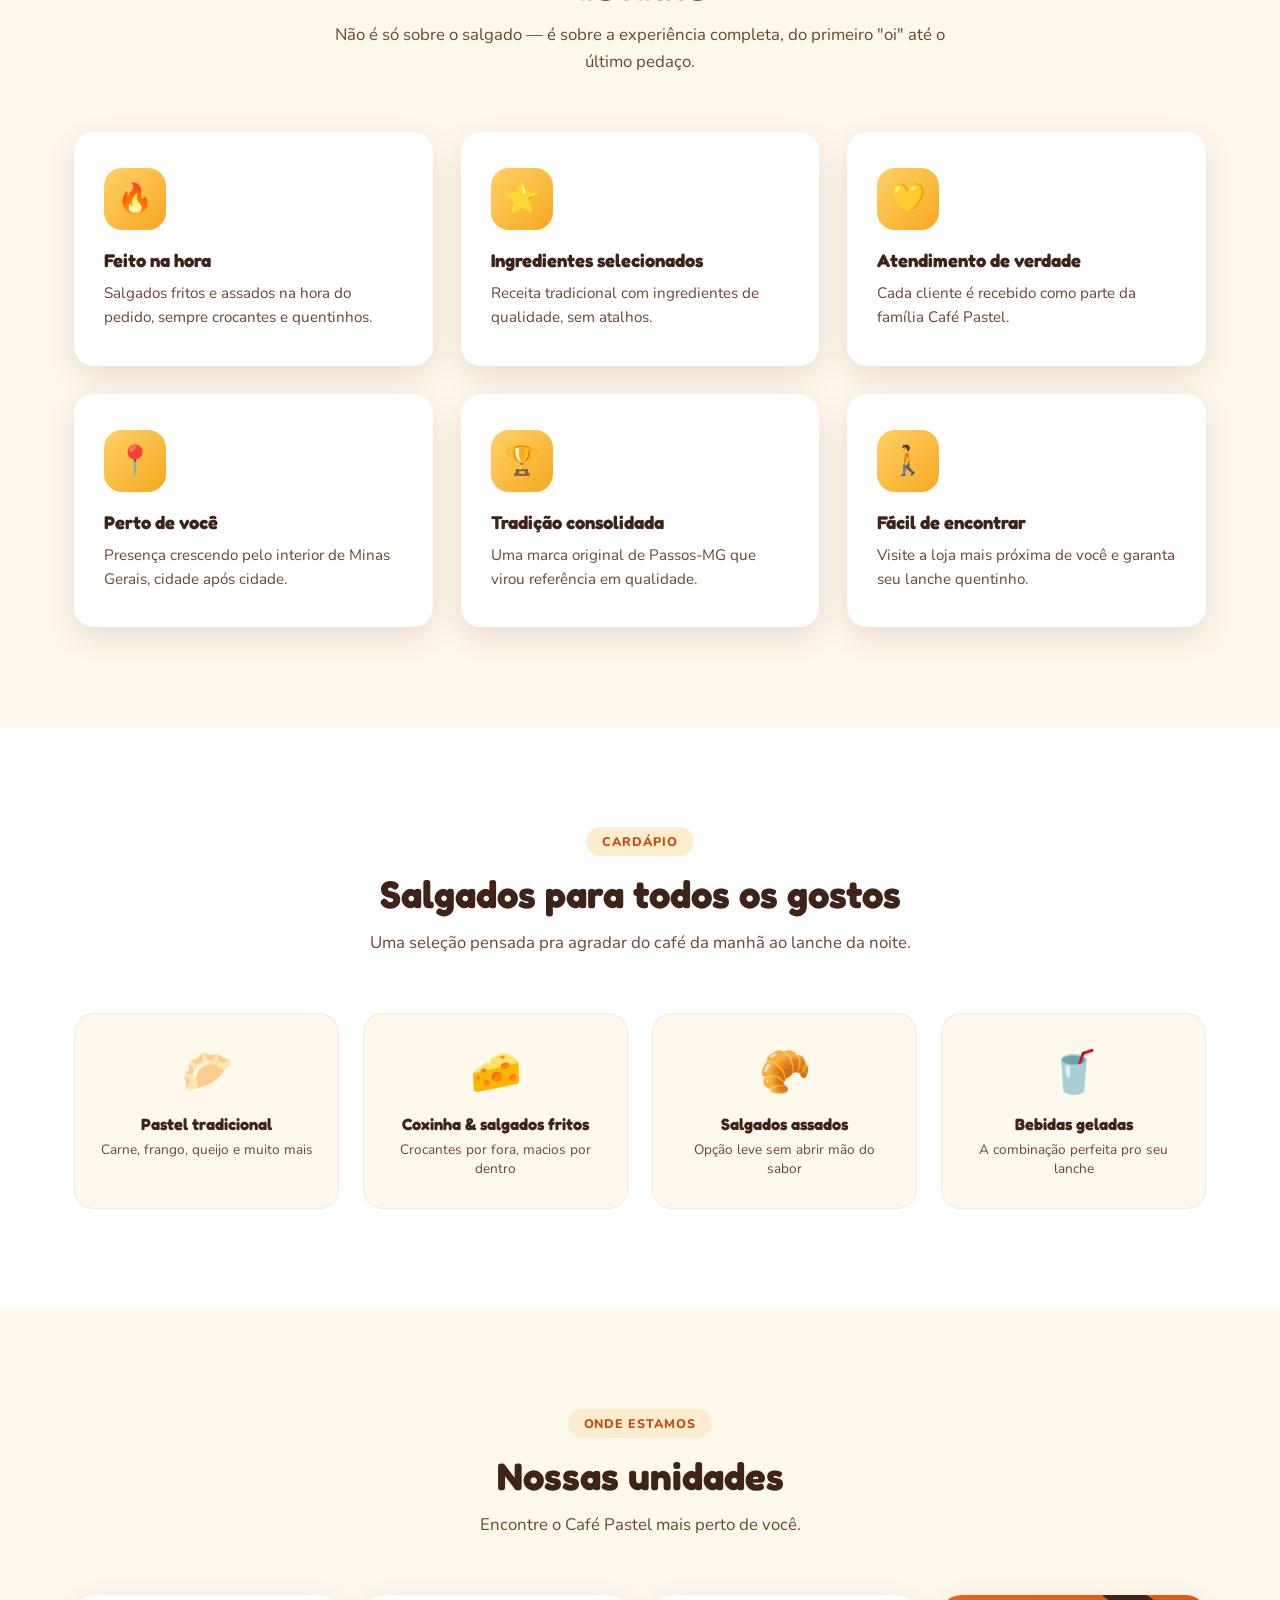
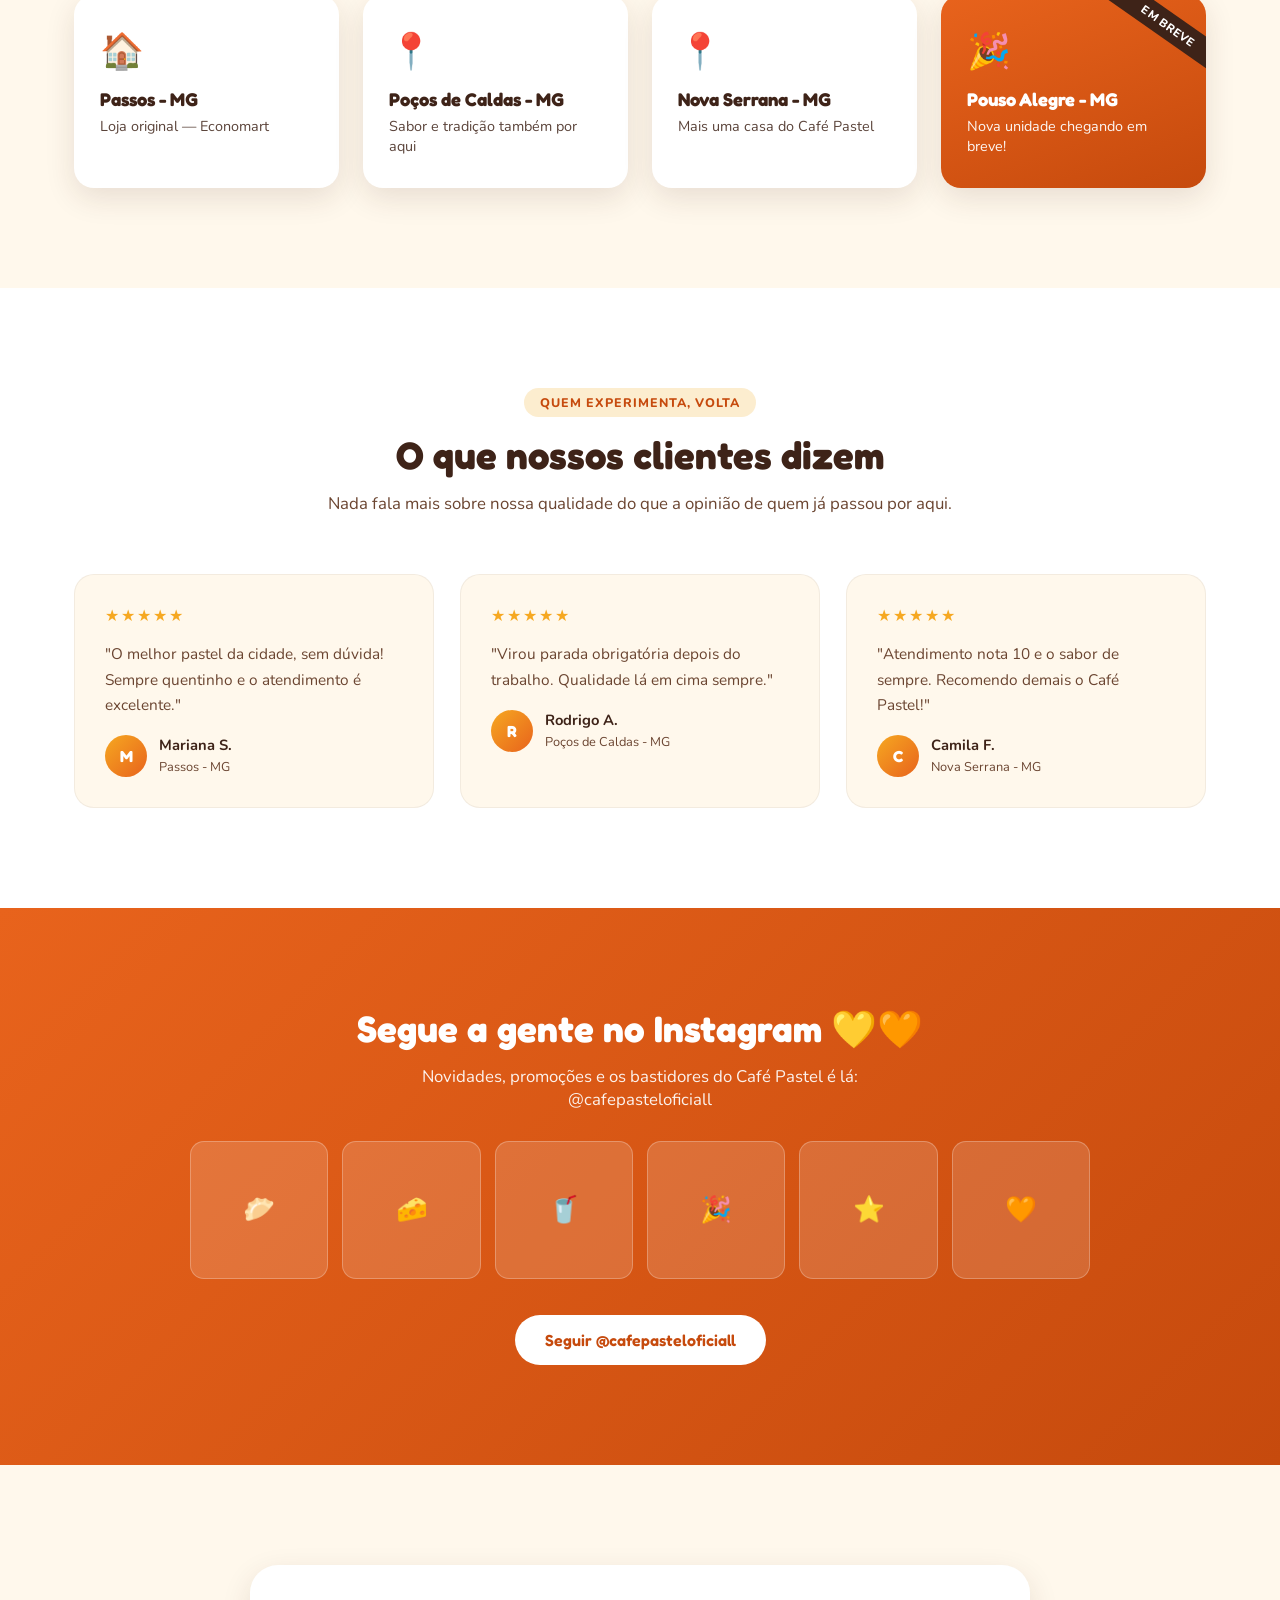
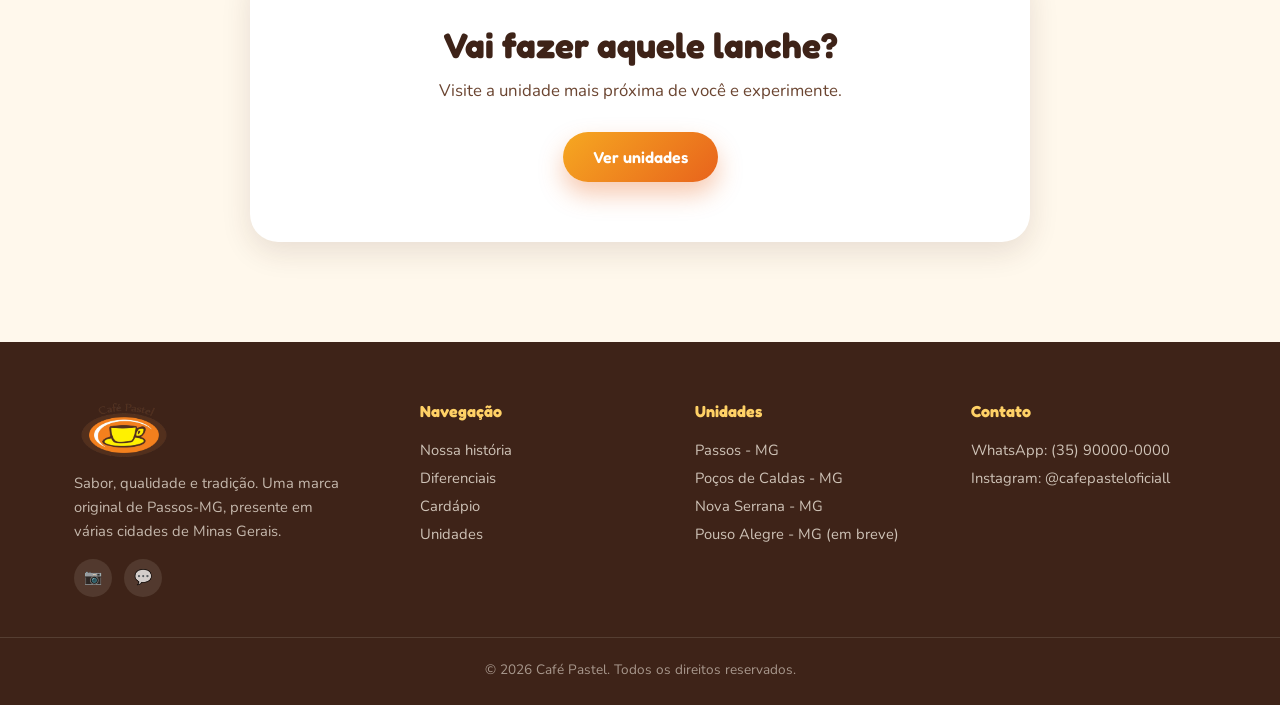
==== commit f615defb: "Adiciona logo oficial e remove CTAs de pedido/delivery pelo WhatsApp A loja ainda não trabalha com d" ====
--- a/index.html
+++ b/index.html
@@ -5,7 +5,7 @@
 <meta name="viewport" content="width=device-width, initial-scale=1.0">
 <title>Café Pastel | Sabor, qualidade e tradição desde Passos-MG</title>
 <meta name="description" content="Café Pastel: tradição em salgados e lanches de Passos-MG, com lojas em Poços de Caldas, Nova Serrana e, em breve, Pouso Alegre. Sabor, qualidade e tradição em cada pastel.">
-<link rel="icon" href="data:image/svg+xml,<svg xmlns=%22http://www.w3.org/2000/svg%22 viewBox=%220 0 100 100%22><text y=%22.9em%22 font-size=%2290%22>🥟</text></svg>">
+<link rel="icon" href="assets/img/logo-cafe-pastel.png" type="image/png">
 <link rel="preconnect" href="https://fonts.googleapis.com">
 <link href="https://fonts.googleapis.com/css2?family=Fredoka:wght@500;600;700&family=Nunito:wght@400;600;700;800&display=swap" rel="stylesheet">
 <link rel="stylesheet" href="styles.css">
@@ -16,8 +16,7 @@
 <header class="header" id="header">
   <div class="container">
     <a href="#topo" class="logo">
-      <span class="logo-mark">🥟</span>
-      Café Pastel
+      <img src="assets/img/logo-cafe-pastel.png" alt="Café Pastel" class="logo-img">
     </a>
 
     <nav class="nav-links" id="navLinks">
@@ -30,7 +29,7 @@
 
     <div class="header-cta">
       <a href="#unidades" class="btn btn-outline">Ver unidades</a>
-      <a href="https://wa.me/5535900000000?text=Ol%C3%A1!%20Quero%20saber%20mais%20sobre%20o%20Caf%C3%A9%20Pastel." target="_blank" rel="noopener" class="btn btn-primary">Peça já 🧡</a>
+      <a href="https://wa.me/5535900000000?text=Ol%C3%A1!%20Quero%20saber%20mais%20sobre%20o%20Caf%C3%A9%20Pastel." target="_blank" rel="noopener" class="btn btn-primary">Fale conosco 🧡</a>
       <button class="menu-toggle" id="menuToggle" aria-label="Abrir menu">☰</button>
     </div>
   </div>
@@ -46,8 +45,7 @@
         <h1 class="hero-title">O salgado que vira <span>tradição</span> em qualquer cidade.</h1>
         <p class="hero-sub">Sabor, qualidade e tradição em cada pastel. Uma receita que nasceu em Passos-MG e conquistou Poços de Caldas, Nova Serrana — e agora chega a Pouso Alegre!</p>
         <div class="hero-actions">
-          <a href="https://wa.me/5535900000000?text=Ol%C3%A1!%20Quero%20fazer%20um%20pedido." target="_blank" rel="noopener" class="btn btn-primary">Fazer pedido pelo WhatsApp</a>
-          <a href="#unidades" class="btn btn-outline">Encontrar minha loja</a>
+          <a href="#unidades" class="btn btn-primary">Encontrar minha loja</a>
         </div>
         <div class="hero-stats">
           <div><strong>4</strong><span>cidades atendidas</span></div>
@@ -147,9 +145,9 @@
           <p>Uma marca original de Passos-MG que virou referência em qualidade.</p>
         </div>
         <div class="card reveal">
-          <div class="card-icon">📱</div>
-          <h3>Fácil de pedir</h3>
-          <p>Peça pelo WhatsApp ou visite a loja mais próxima de você.</p>
+          <div class="card-icon">🚶</div>
+          <h3>Fácil de encontrar</h3>
+          <p>Visite a loja mais próxima de você e garanta seu lanche quentinho.</p>
         </div>
       </div>
     </div>
@@ -187,9 +185,6 @@
         </div>
       </div>
 
-      <div class="cardapio-cta reveal">
-        <a href="https://wa.me/5535900000000?text=Ol%C3%A1!%20Quero%20ver%20o%20card%C3%A1pio%20completo." target="_blank" rel="noopener" class="btn btn-primary">Ver cardápio completo</a>
-      </div>
     </div>
   </section>
 
@@ -288,10 +283,9 @@
     <div class="container">
       <div class="cta-box reveal">
         <h2>Vai fazer aquele lanche?</h2>
-        <p>Peça agora pelo WhatsApp ou visite a unidade mais próxima de você.</p>
+        <p>Visite a unidade mais próxima de você e experimente.</p>
         <div class="cta-actions">
-          <a href="https://wa.me/5535900000000?text=Ol%C3%A1!%20Quero%20fazer%20um%20pedido." target="_blank" rel="noopener" class="btn btn-primary">Chamar no WhatsApp</a>
-          <a href="#unidades" class="btn btn-outline">Ver unidades</a>
+          <a href="#unidades" class="btn btn-primary">Ver unidades</a>
         </div>
       </div>
     </div>
@@ -303,7 +297,7 @@
 <footer class="footer">
   <div class="container">
     <div class="footer-col">
-      <div class="footer-logo">🥟 Café Pastel</div>
+      <img src="assets/img/logo-cafe-pastel.png" alt="Café Pastel" class="footer-logo-img">
       <p class="tagline">Sabor, qualidade e tradição. Uma marca original de Passos-MG, presente em várias cidades de Minas Gerais.</p>
       <div class="footer-social">
         <a href="https://www.instagram.com/cafepasteloficiall/" target="_blank" rel="noopener" aria-label="Instagram">📷</a>
@@ -335,8 +329,6 @@
   </div>
 </footer>
 
-<a href="https://wa.me/5535900000000?text=Ol%C3%A1!%20Quero%20fazer%20um%20pedido." target="_blank" rel="noopener" class="whatsapp-float" aria-label="Fale conosco pelo WhatsApp">💬</a>
-
 <script src="script.js"></script>
 </body>
 </html>
--- a/styles.css
+++ b/styles.css
@@ -126,16 +126,9 @@
   color: var(--laranja-escuro);
 }
 
-.logo-mark {
-  width: 44px;
-  height: 44px;
-  border-radius: 14px;
-  background: linear-gradient(135deg, var(--amarelo), var(--laranja));
-  display: flex;
-  align-items: center;
-  justify-content: center;
-  font-size: 1.4rem;
-  box-shadow: 0 6px 16px rgba(232,99,28,.35);
+.logo-img {
+  height: 48px;
+  width: auto;
 }
 
 .nav-links {
@@ -388,8 +381,6 @@
 .menu-emoji { font-size: 2.6rem; margin-bottom: 14px; }
 .menu-item h4 { font-size: 1.02rem; margin-bottom: 6px; }
 .menu-item p { font-size: .85rem; color: var(--marrom-claro); }
-
-.cardapio-cta { text-align: center; margin-top: 44px; }
 
 /* ===== Unidades ===== */
 .unidades { background: var(--creme); }
@@ -518,7 +509,7 @@
   margin-bottom: 40px;
 }
 
-.footer-logo { display: flex; align-items: center; gap: 10px; font-family: var(--fonte-titulo); font-size: 1.3rem; font-weight: 700; margin-bottom: 14px; }
+.footer-logo-img { height: 56px; width: auto; margin-bottom: 14px; }
 .footer-col h4 { font-family: var(--fonte-titulo); font-size: 1rem; margin-bottom: 16px; color: var(--amarelo-claro); }
 .footer-col p, .footer-col a { color: rgba(255,248,236,.75); font-size: .92rem; line-height: 1.9; }
 .footer-col a:hover { color: var(--amarelo-claro); }
@@ -541,26 +532,6 @@
   font-size: .85rem;
   color: rgba(255,248,236,.55);
 }
-
-/* ===== WhatsApp float button ===== */
-.whatsapp-float {
-  position: fixed;
-  bottom: 26px;
-  right: 26px;
-  width: 60px;
-  height: 60px;
-  border-radius: 50%;
-  background: #25D366;
-  color: var(--branco);
-  display: flex;
-  align-items: center;
-  justify-content: center;
-  font-size: 1.7rem;
-  box-shadow: 0 10px 24px rgba(37,211,102,.45);
-  z-index: 90;
-  transition: transform .2s ease;
-}
-.whatsapp-float:hover { transform: scale(1.08); }
 
 /* ===== Responsive ===== */
 @media (max-width: 980px) {
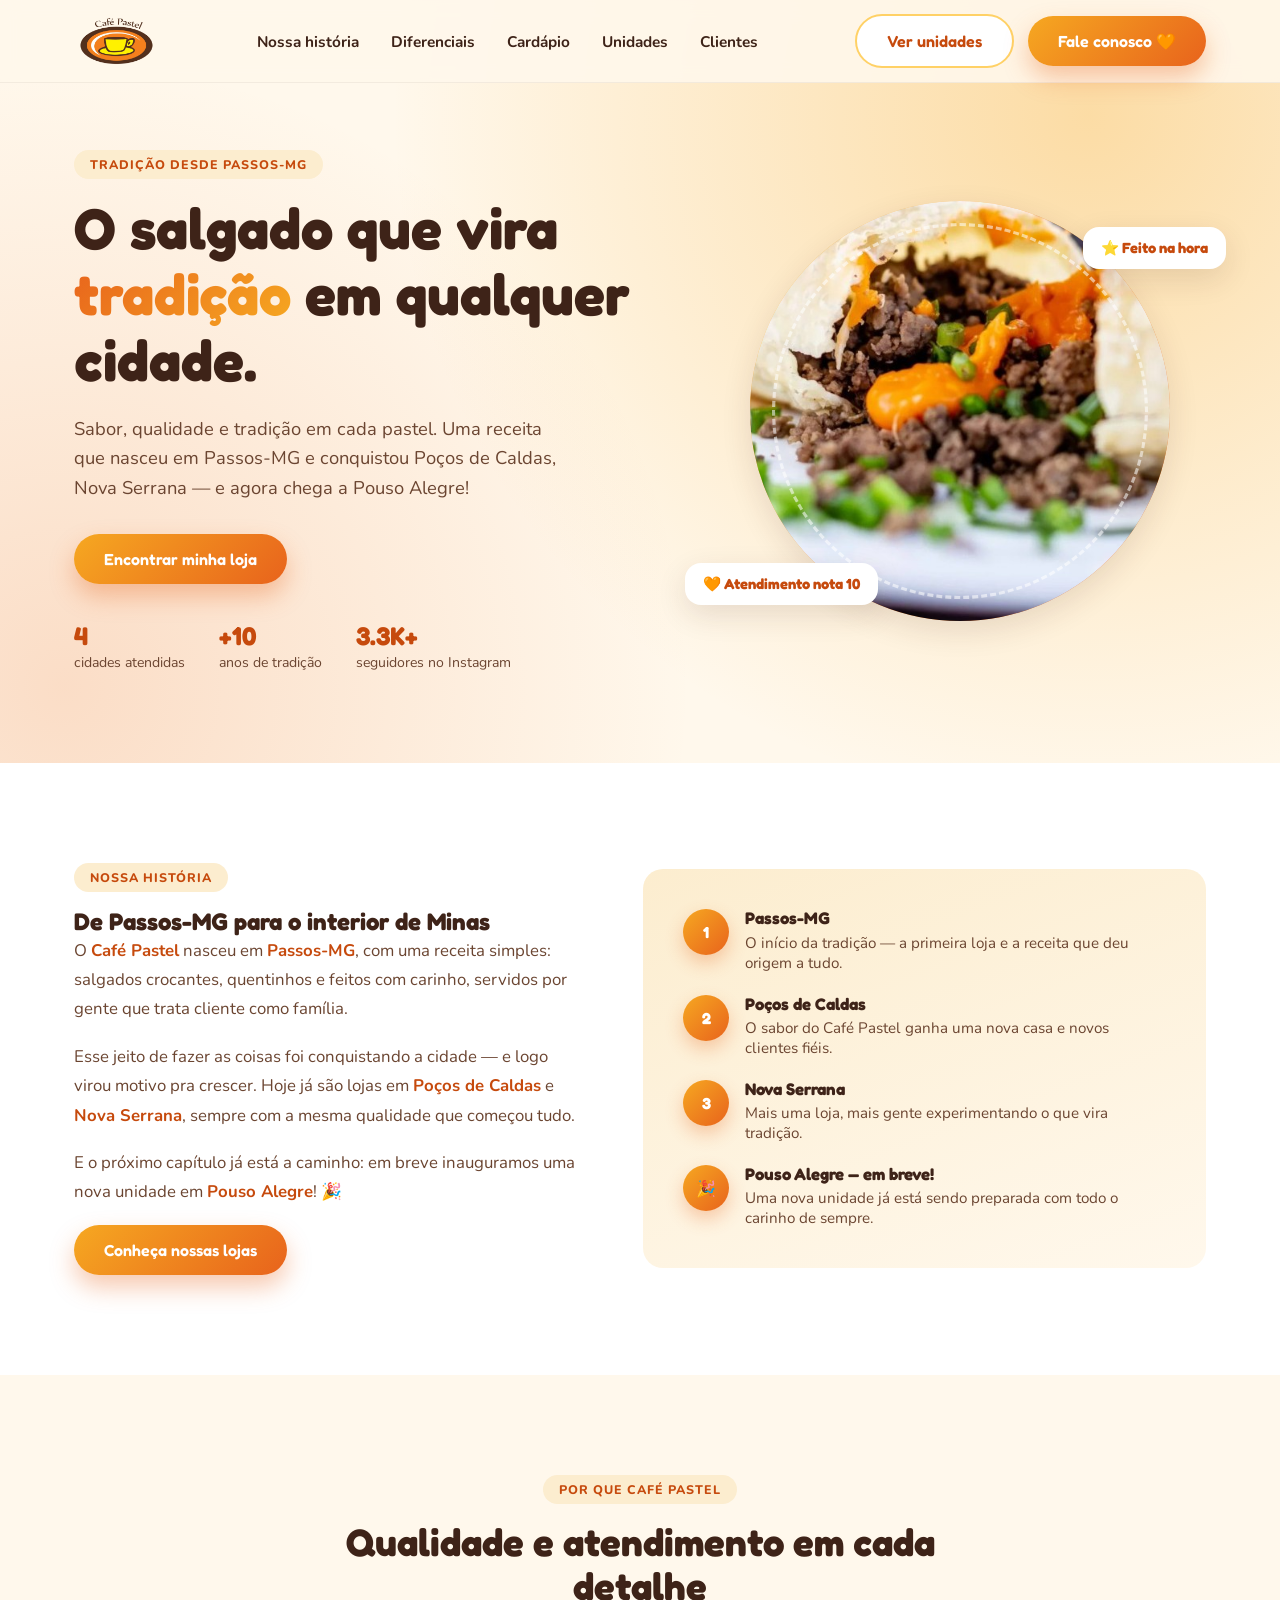
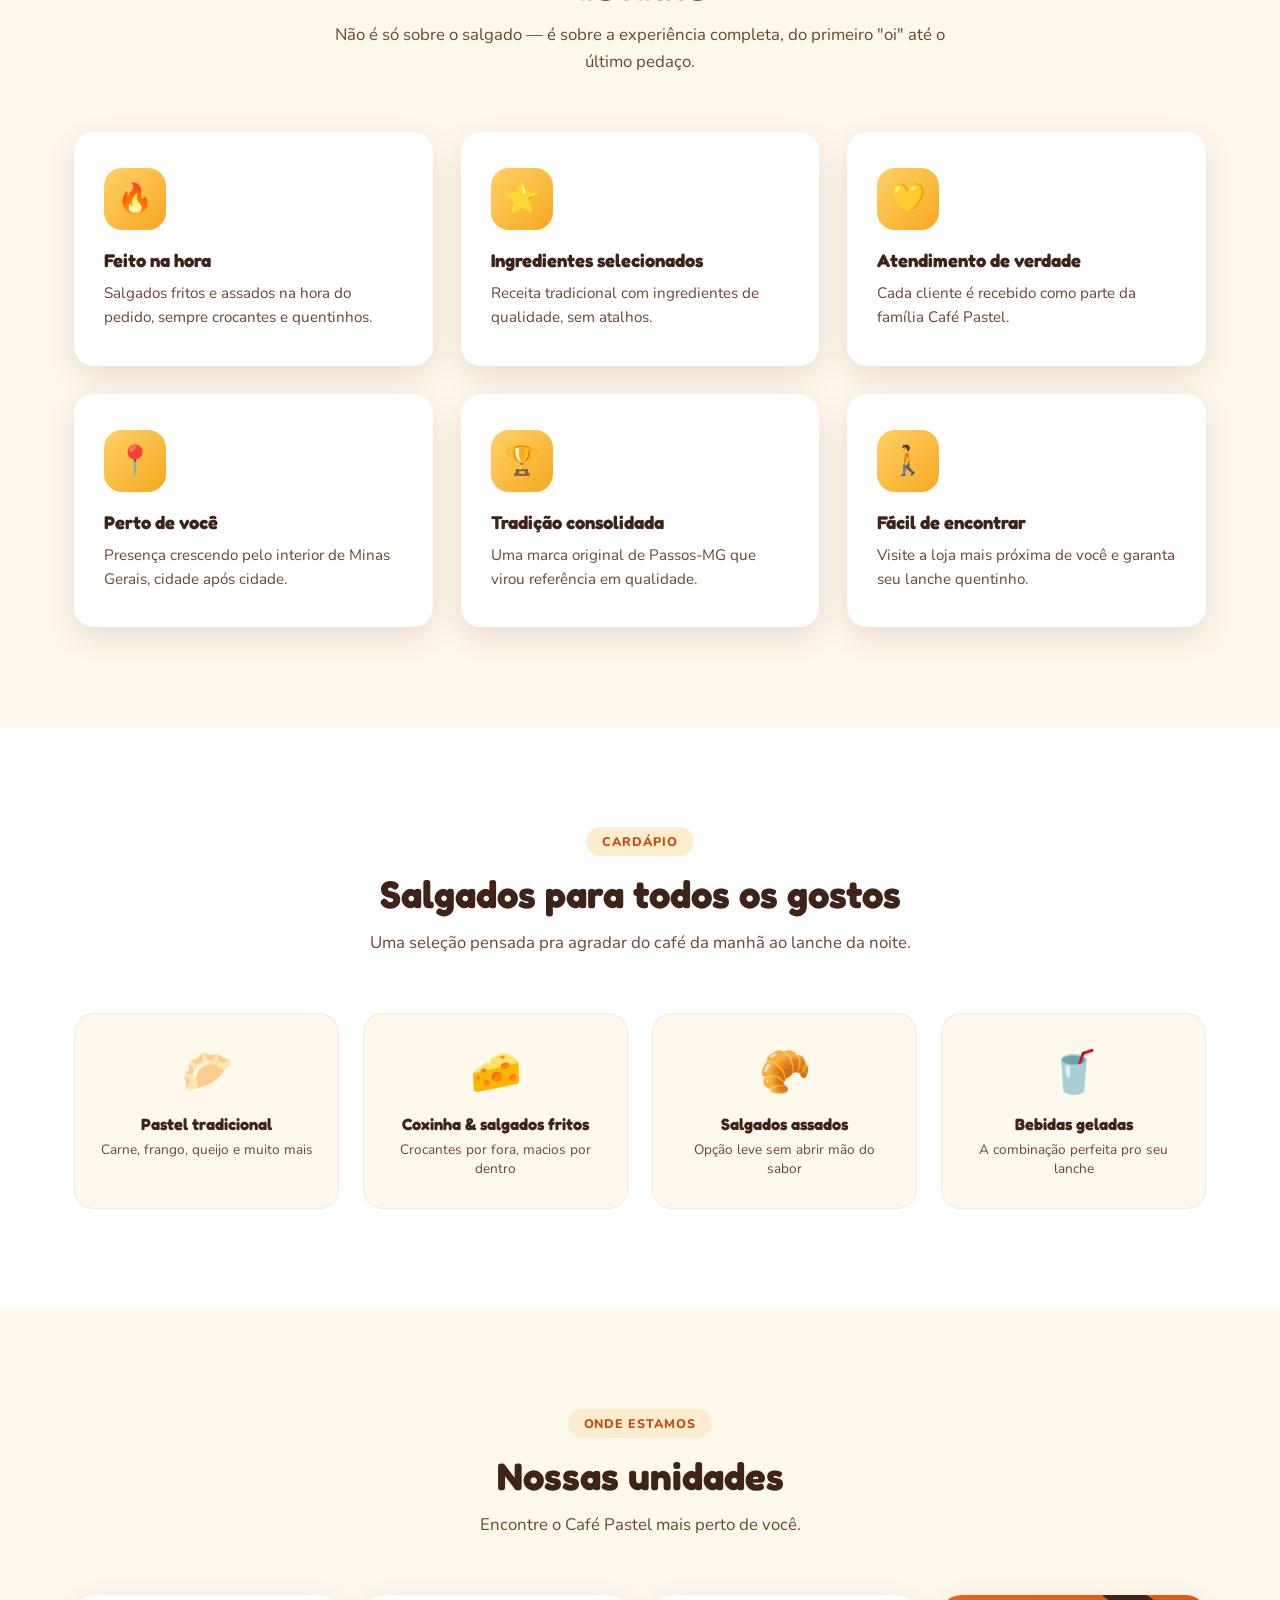
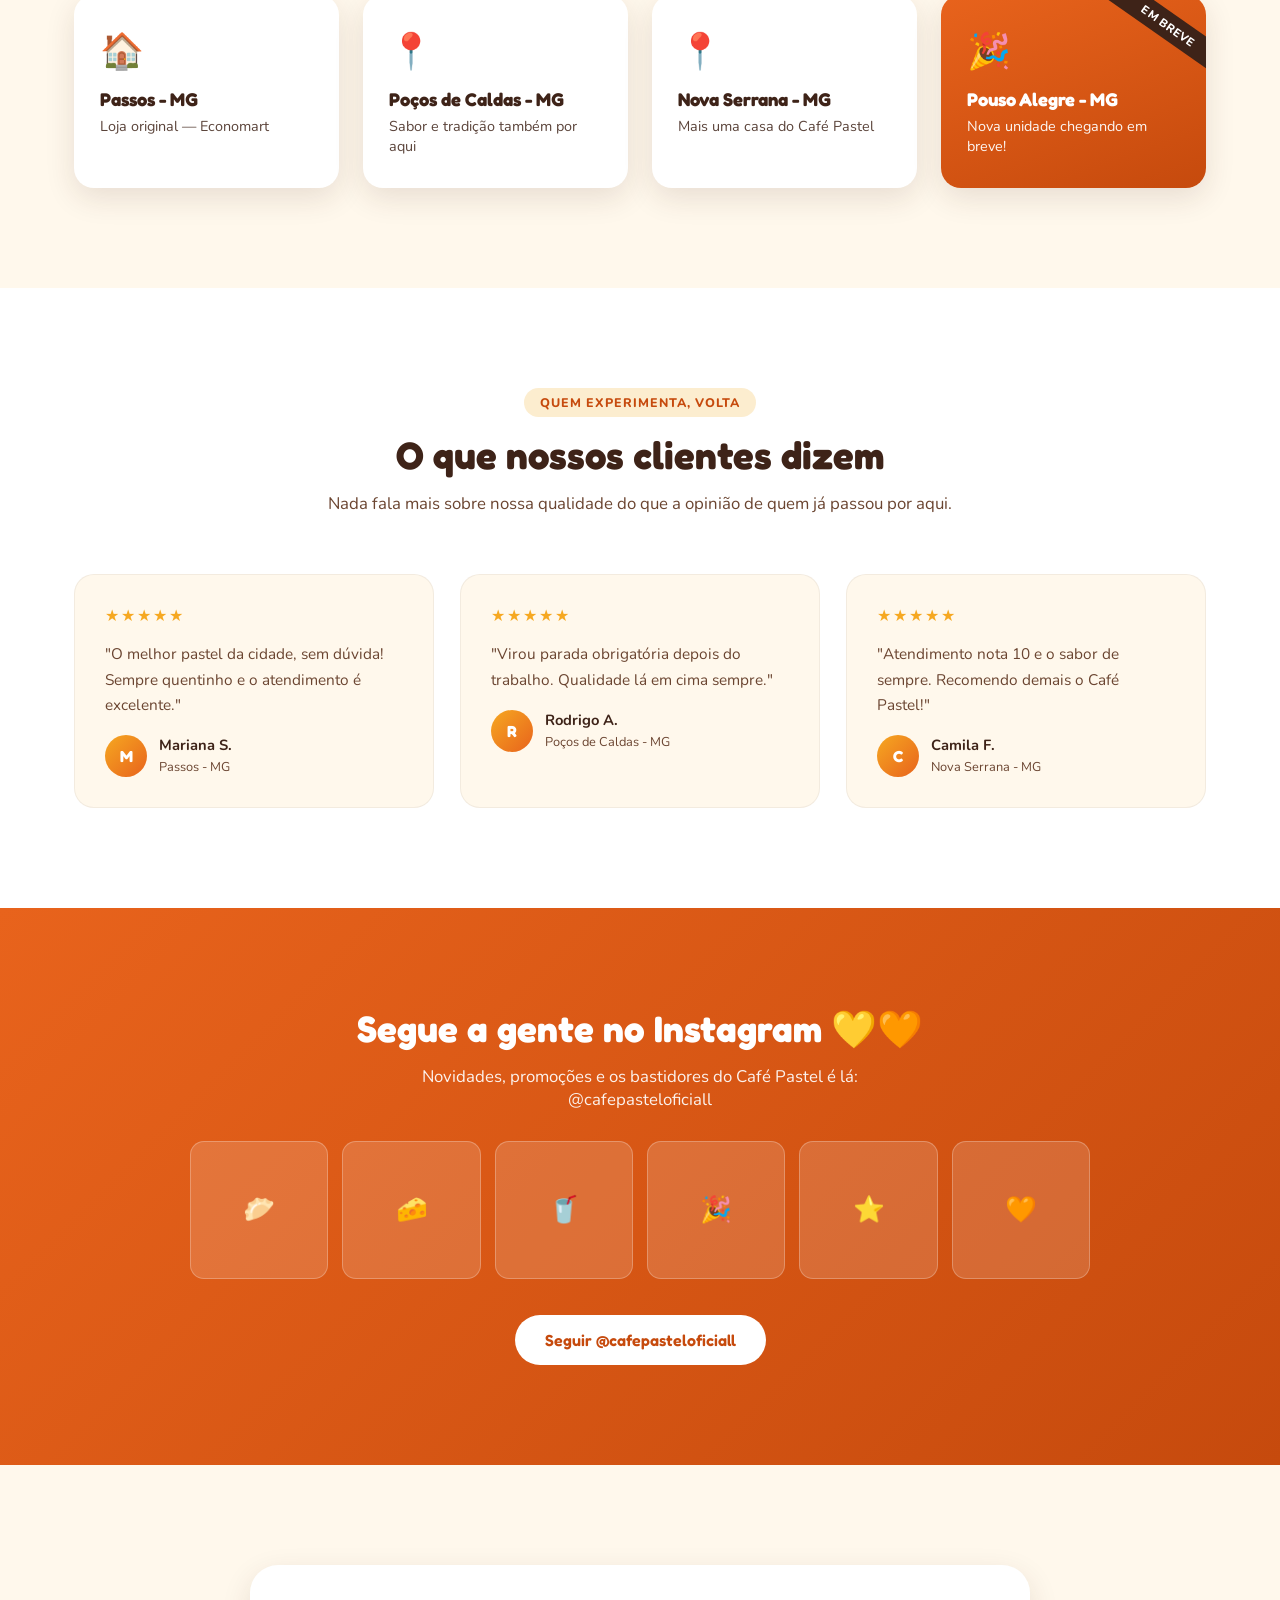
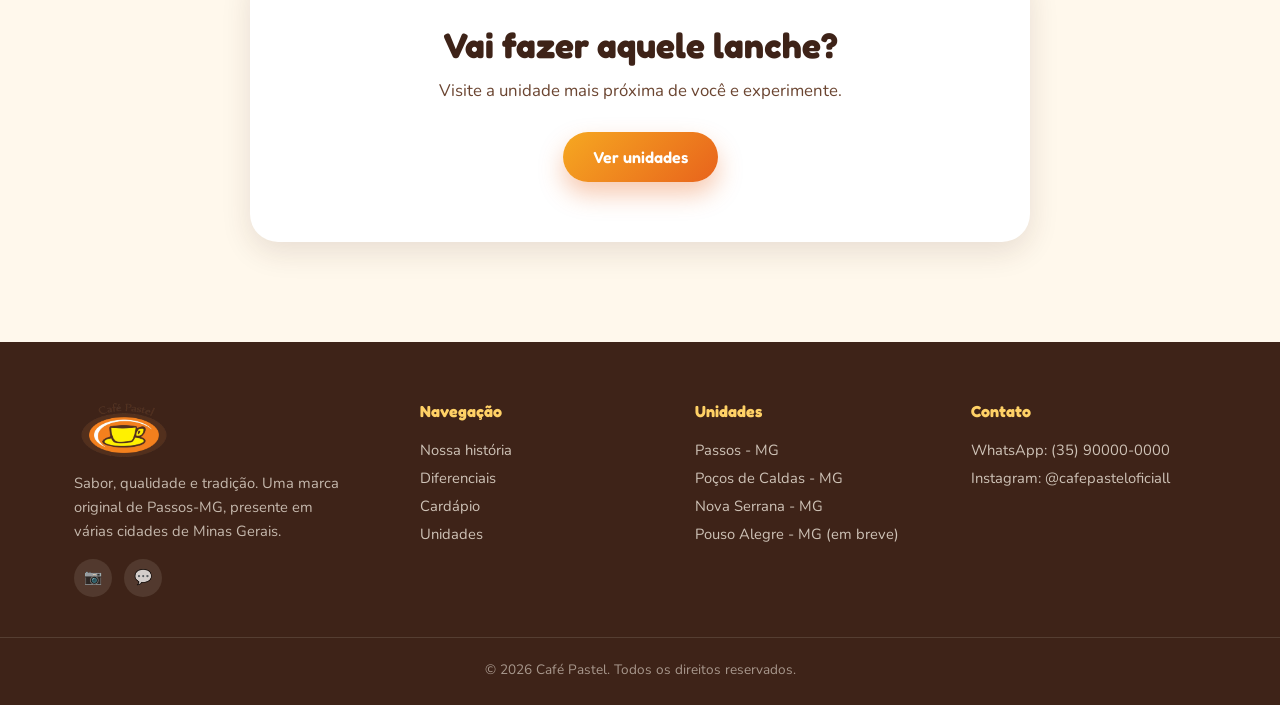
==== commit b04488d0: "Adiciona foto real do pastel no hero, substituindo o emoji Corta a imagem original para remover o te" ====
--- a/index.html
+++ b/index.html
@@ -55,7 +55,9 @@
       </div>
 
       <div class="hero-visual reveal">
-        <div class="hero-plate">🥟</div>
+        <div class="hero-plate">
+          <img src="assets/img/pastel-hero.jpg" alt="Pastel de carne recheado, crocante e quentinho" class="hero-plate-img">
+        </div>
         <div class="badge-float badge-1">⭐ Feito na hora</div>
         <div class="badge-float badge-2">🧡 Atendimento nota 10</div>
       </div>
--- a/styles.css
+++ b/styles.css
@@ -233,10 +233,16 @@
   display: flex;
   align-items: center;
   justify-content: center;
-  font-size: 7rem;
+  overflow: hidden;
   box-shadow: var(--sombra);
   position: relative;
   animation: float 5s ease-in-out infinite;
+}
+
+.hero-plate-img {
+  width: 100%;
+  height: 100%;
+  object-fit: cover;
 }
 
 .hero-plate::before {
@@ -245,6 +251,8 @@
   inset: 22px;
   border-radius: 50%;
   border: 3px dashed rgba(255,255,255,.55);
+  z-index: 1;
+  pointer-events: none;
 }
 
 .badge-float {
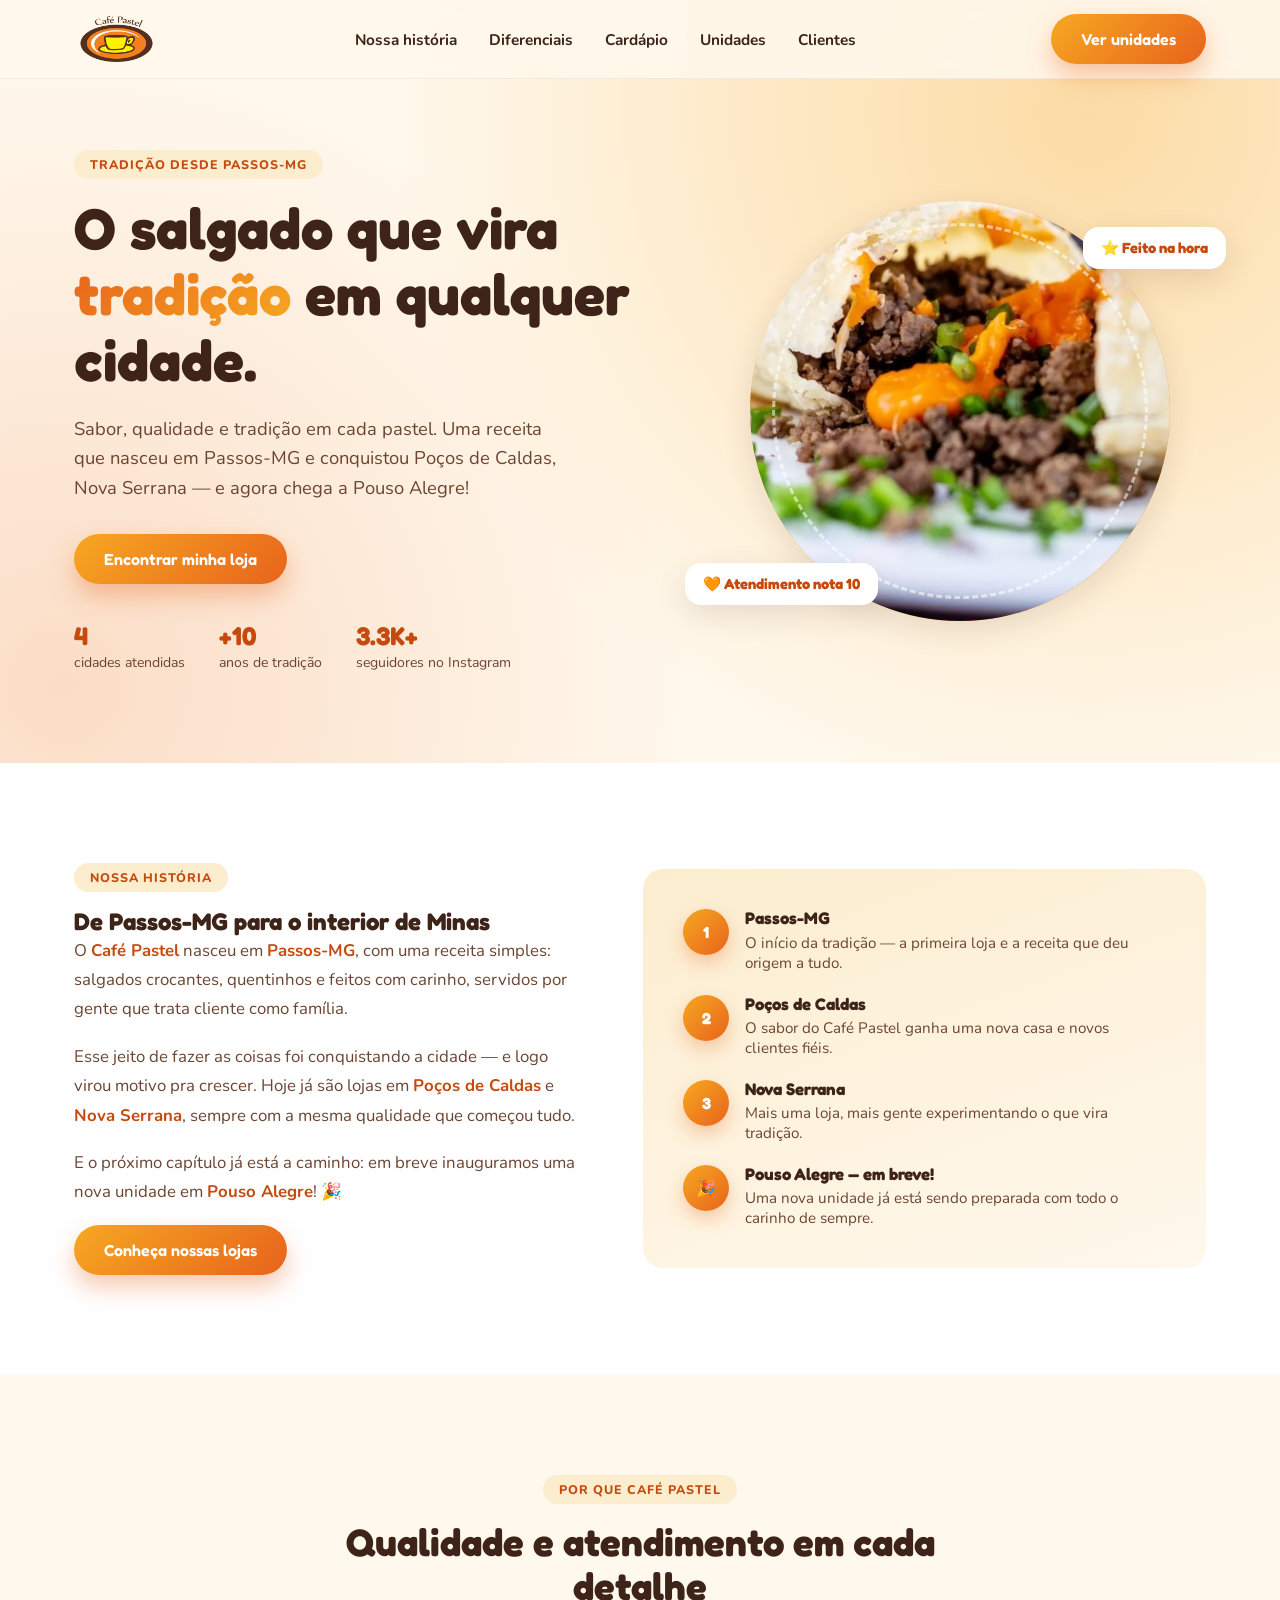
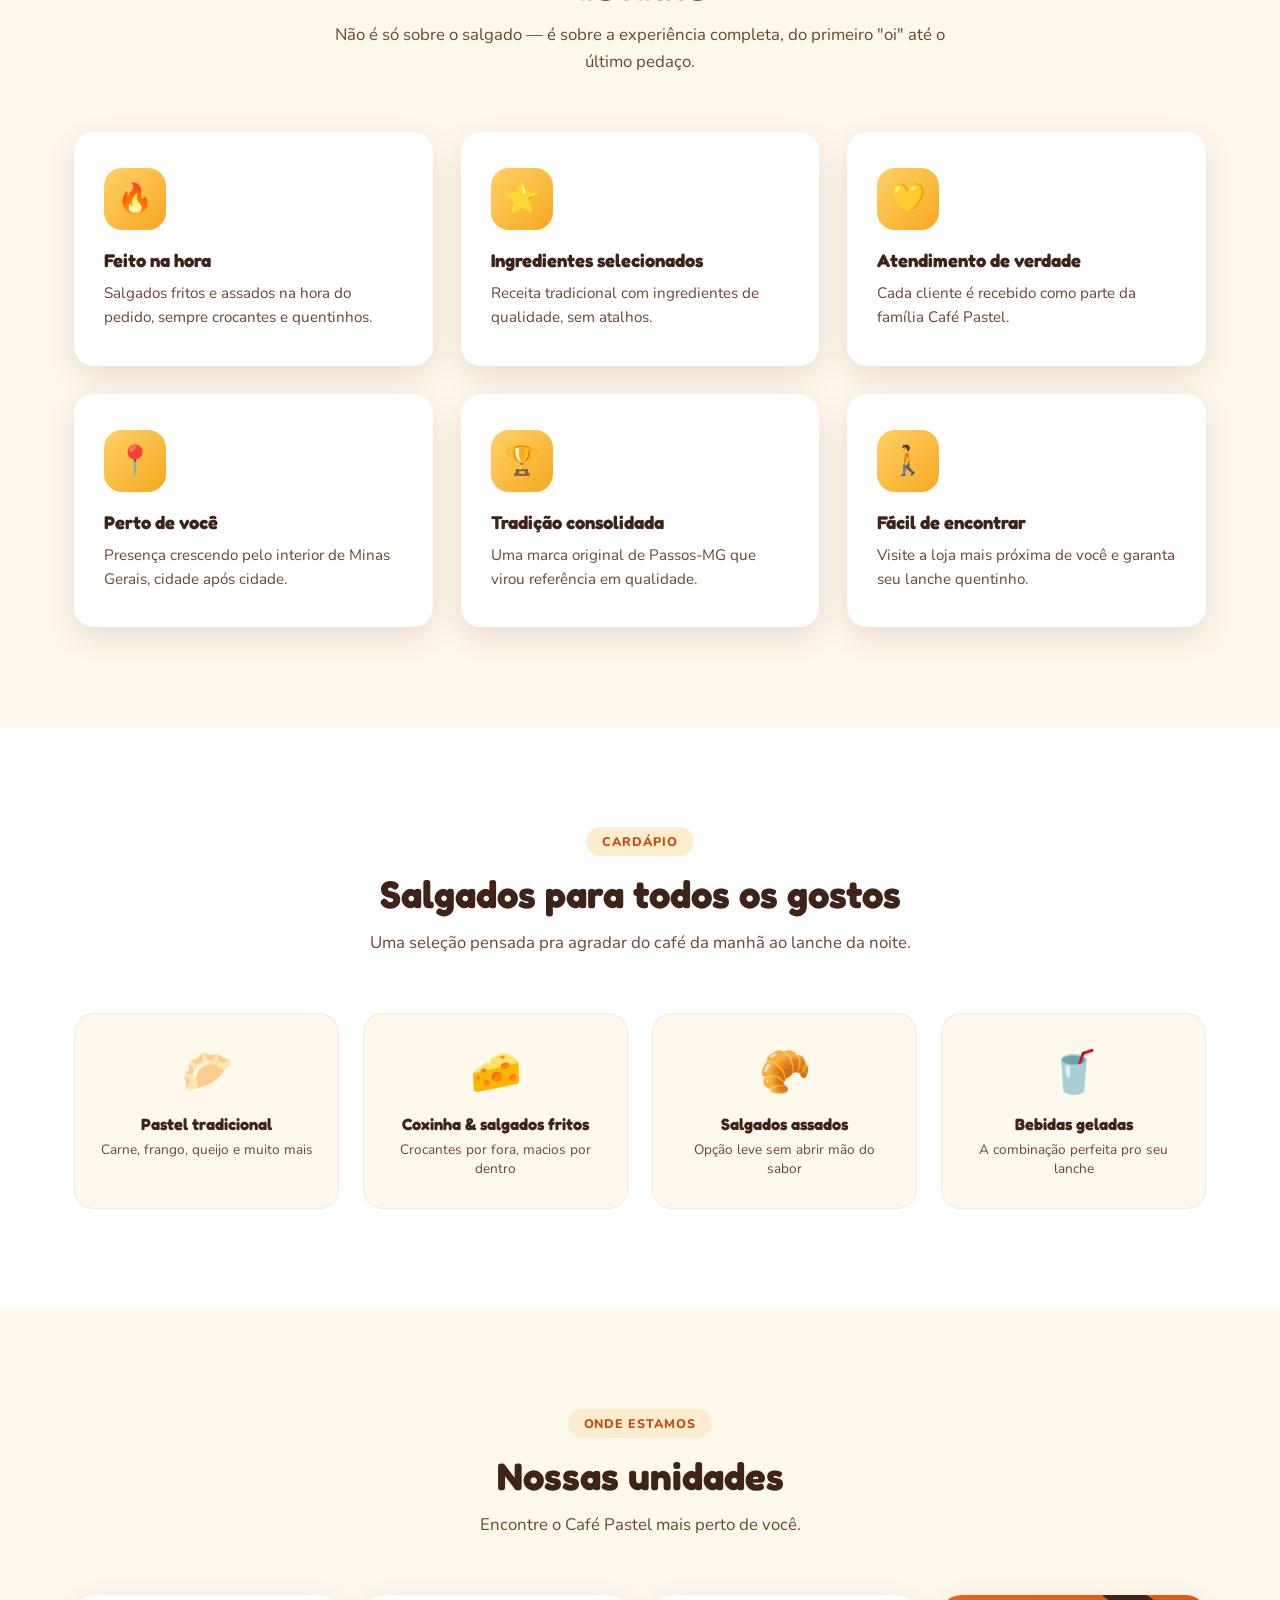
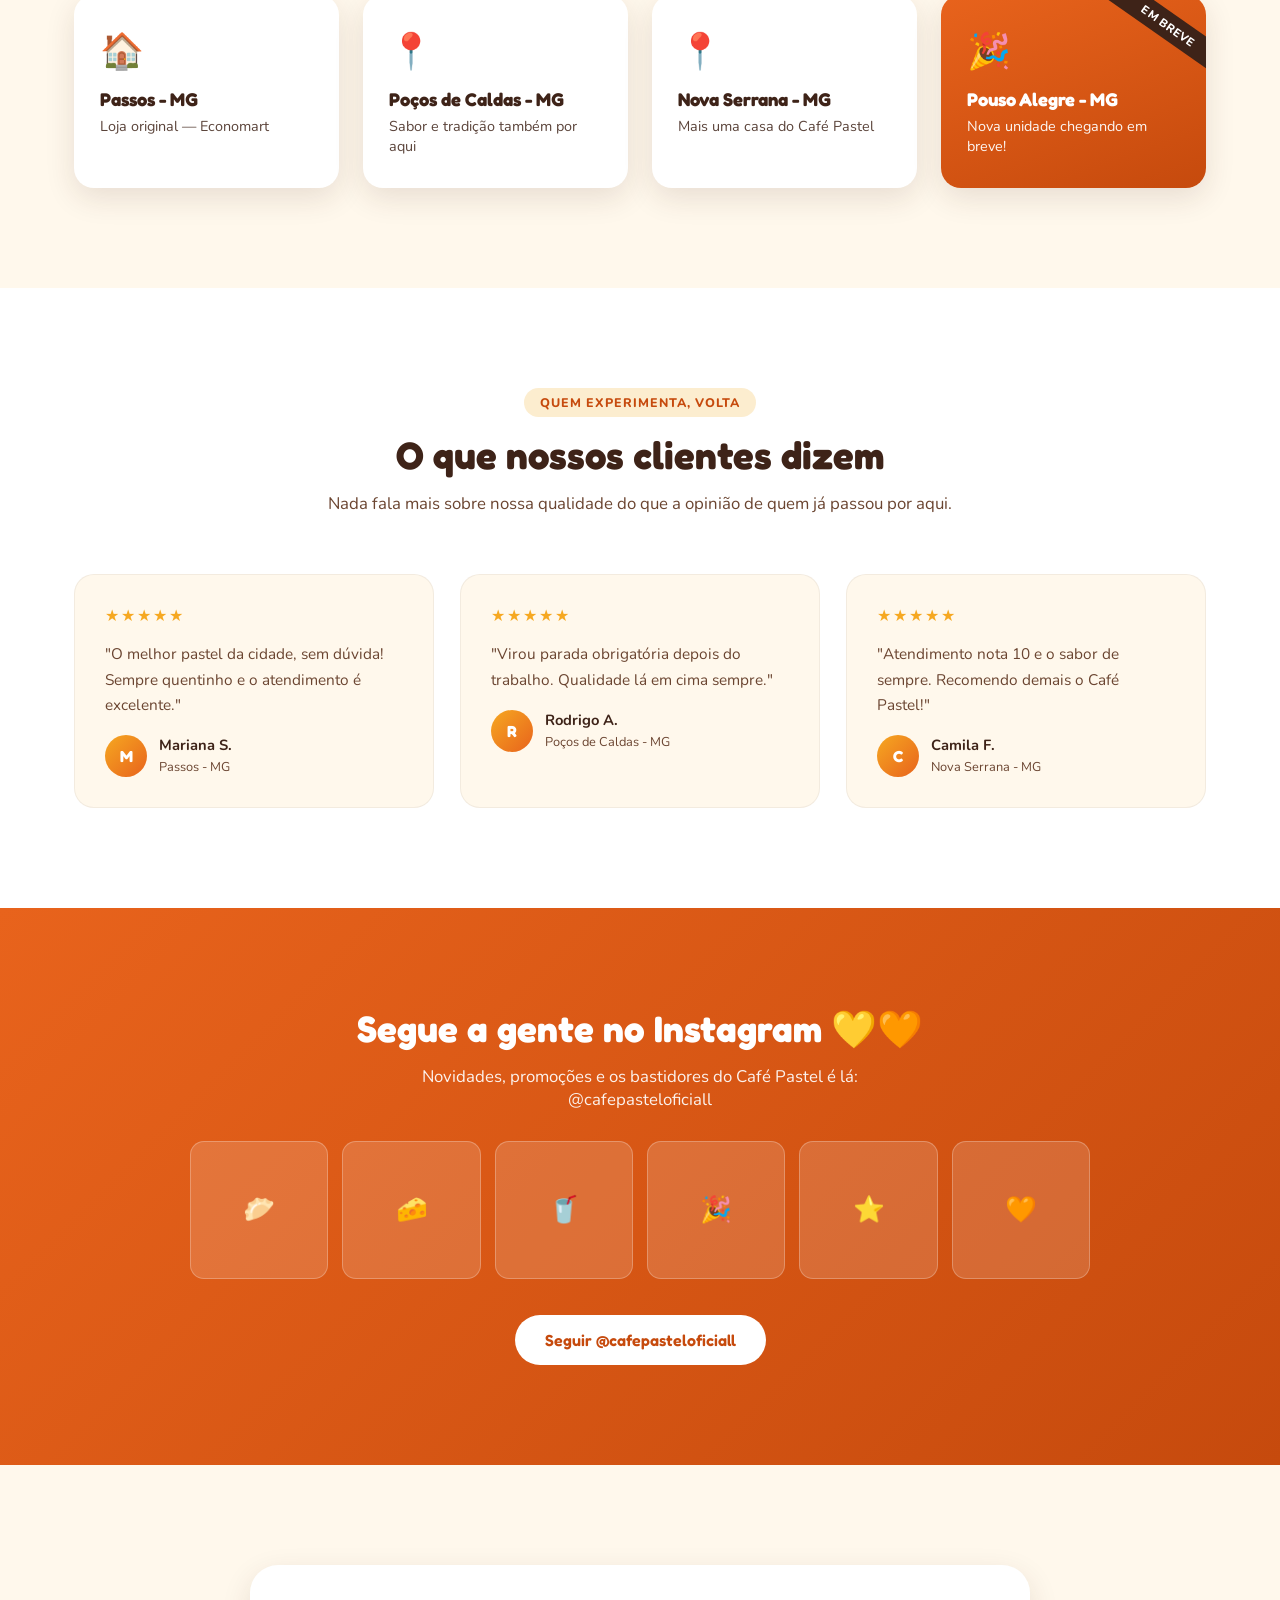
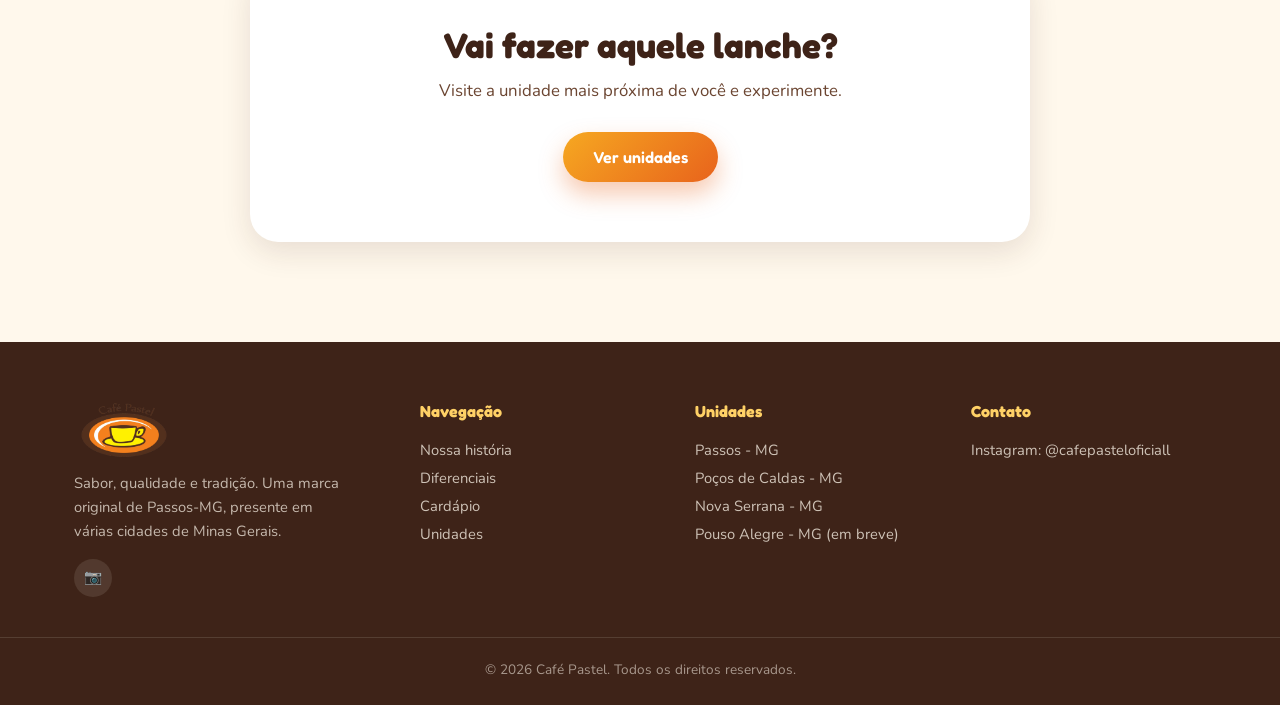
==== commit b14126f7: "Remove contato via WhatsApp, mantendo apenas Instagram Retira o botão "Fale conosco" do header, o íc" ====
--- a/index.html
+++ b/index.html
@@ -28,8 +28,7 @@
     </nav>
 
     <div class="header-cta">
-      <a href="#unidades" class="btn btn-outline">Ver unidades</a>
-      <a href="https://wa.me/5535900000000?text=Ol%C3%A1!%20Quero%20saber%20mais%20sobre%20o%20Caf%C3%A9%20Pastel." target="_blank" rel="noopener" class="btn btn-primary">Fale conosco 🧡</a>
+      <a href="#unidades" class="btn btn-primary">Ver unidades</a>
       <button class="menu-toggle" id="menuToggle" aria-label="Abrir menu">☰</button>
     </div>
   </div>
@@ -303,7 +302,6 @@
       <p class="tagline">Sabor, qualidade e tradição. Uma marca original de Passos-MG, presente em várias cidades de Minas Gerais.</p>
       <div class="footer-social">
         <a href="https://www.instagram.com/cafepasteloficiall/" target="_blank" rel="noopener" aria-label="Instagram">📷</a>
-        <a href="https://wa.me/5535900000000" target="_blank" rel="noopener" aria-label="WhatsApp">💬</a>
       </div>
     </div>
     <div class="footer-col">
@@ -322,7 +320,6 @@
     </div>
     <div class="footer-col">
       <h4>Contato</h4>
-      <p>WhatsApp: (35) 90000-0000</p>
       <p>Instagram: @cafepasteloficiall</p>
     </div>
   </div>
